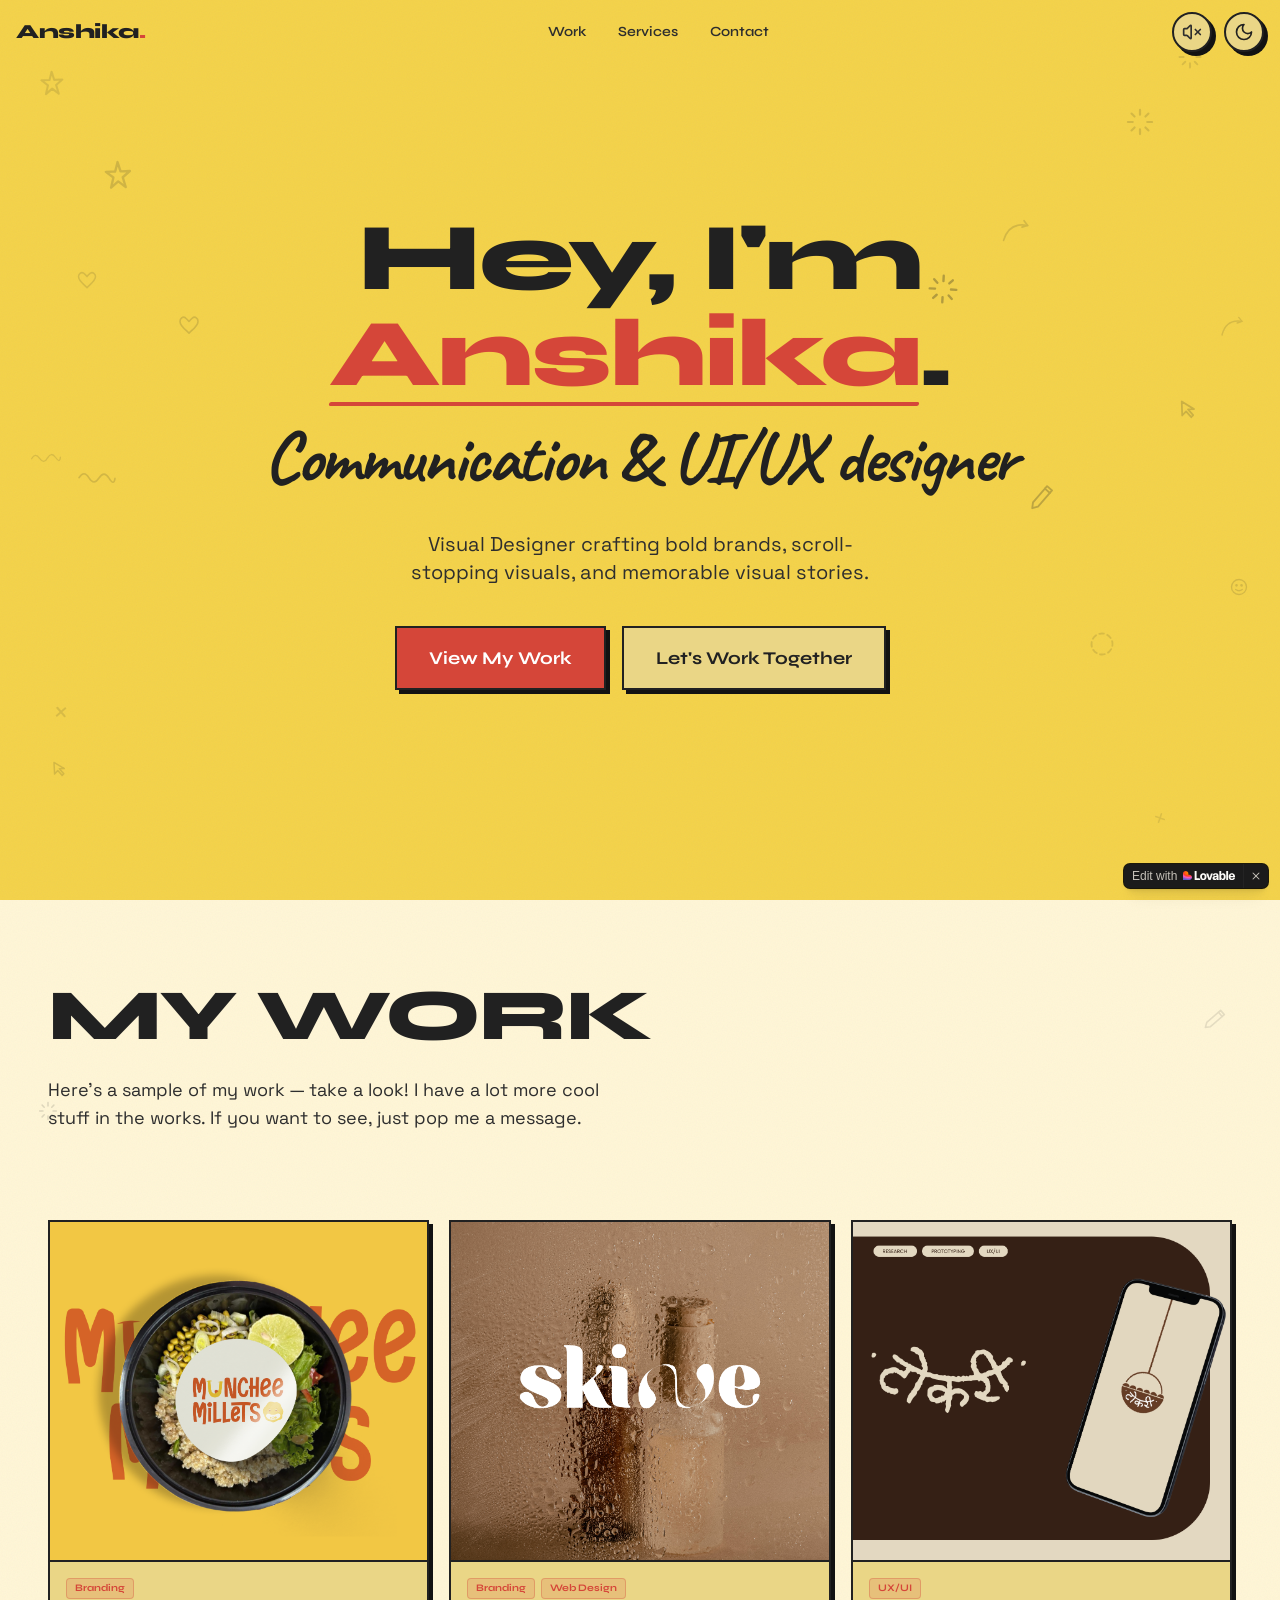
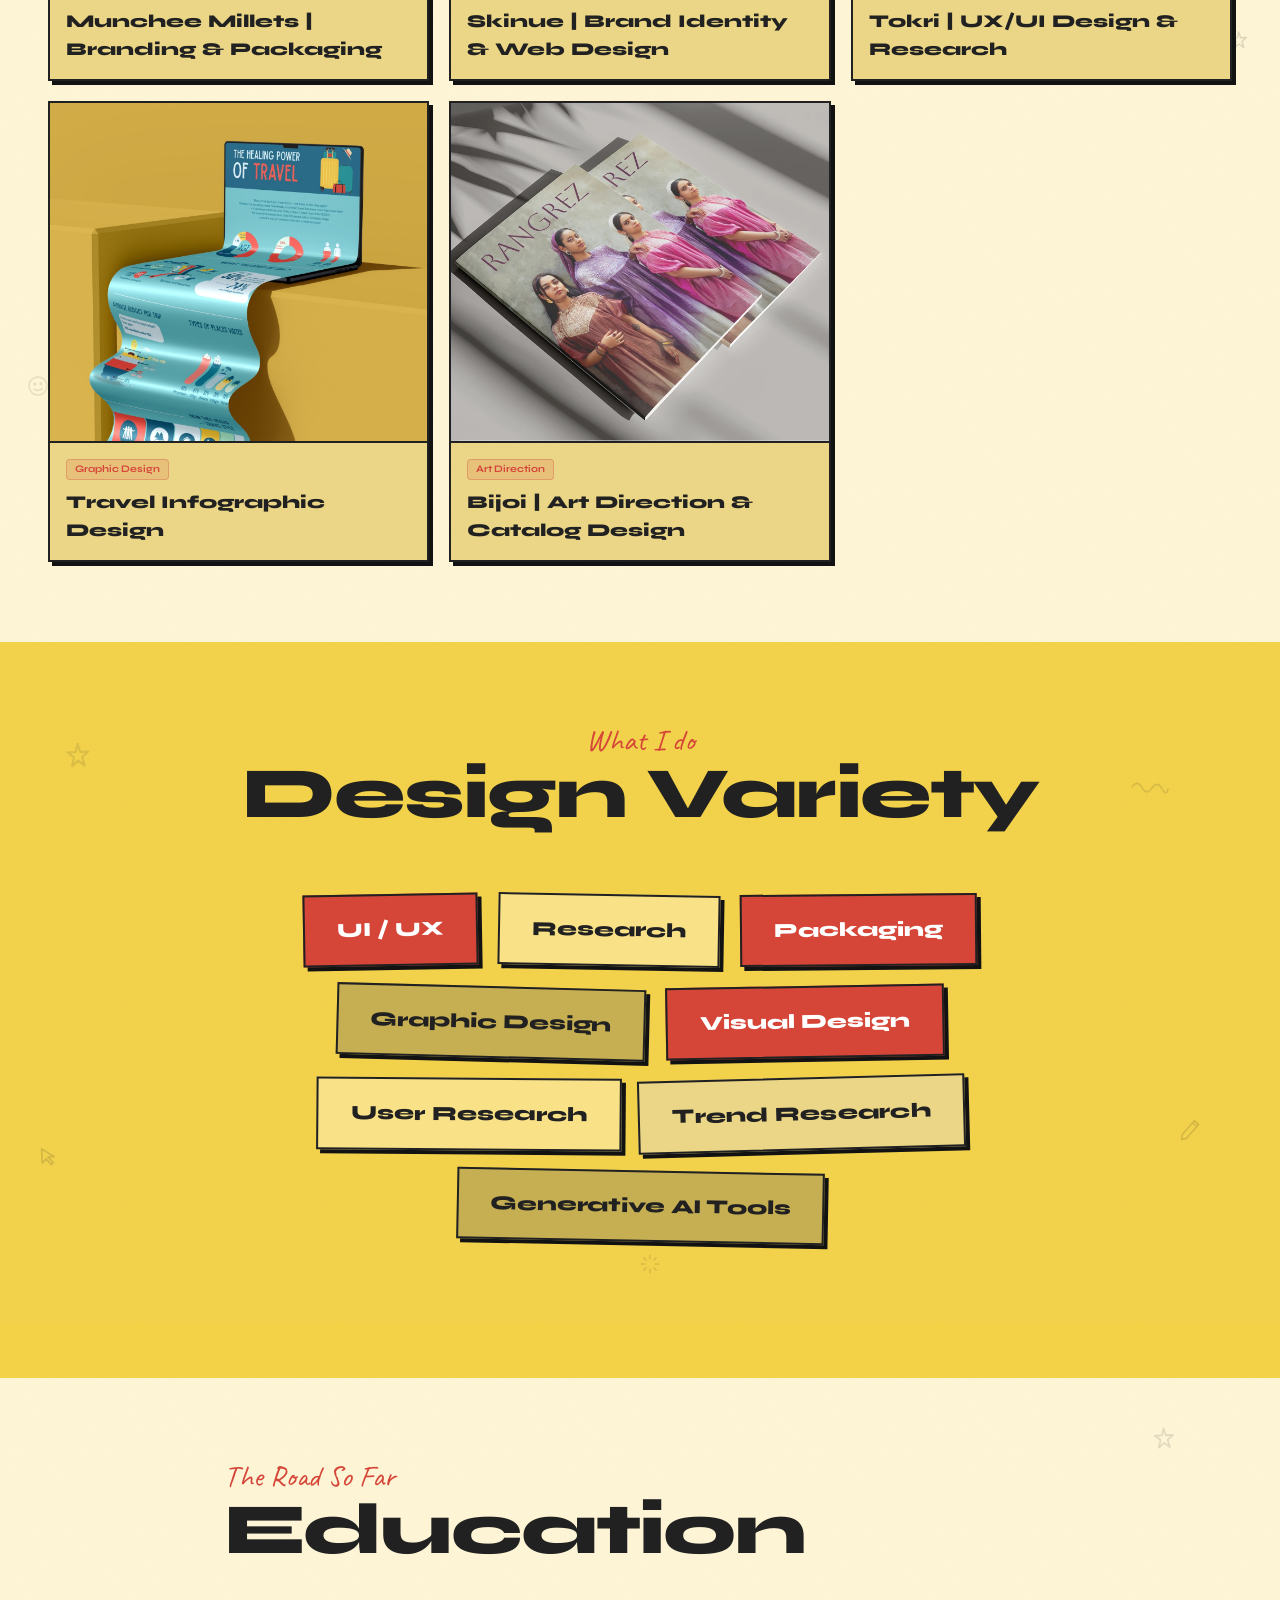
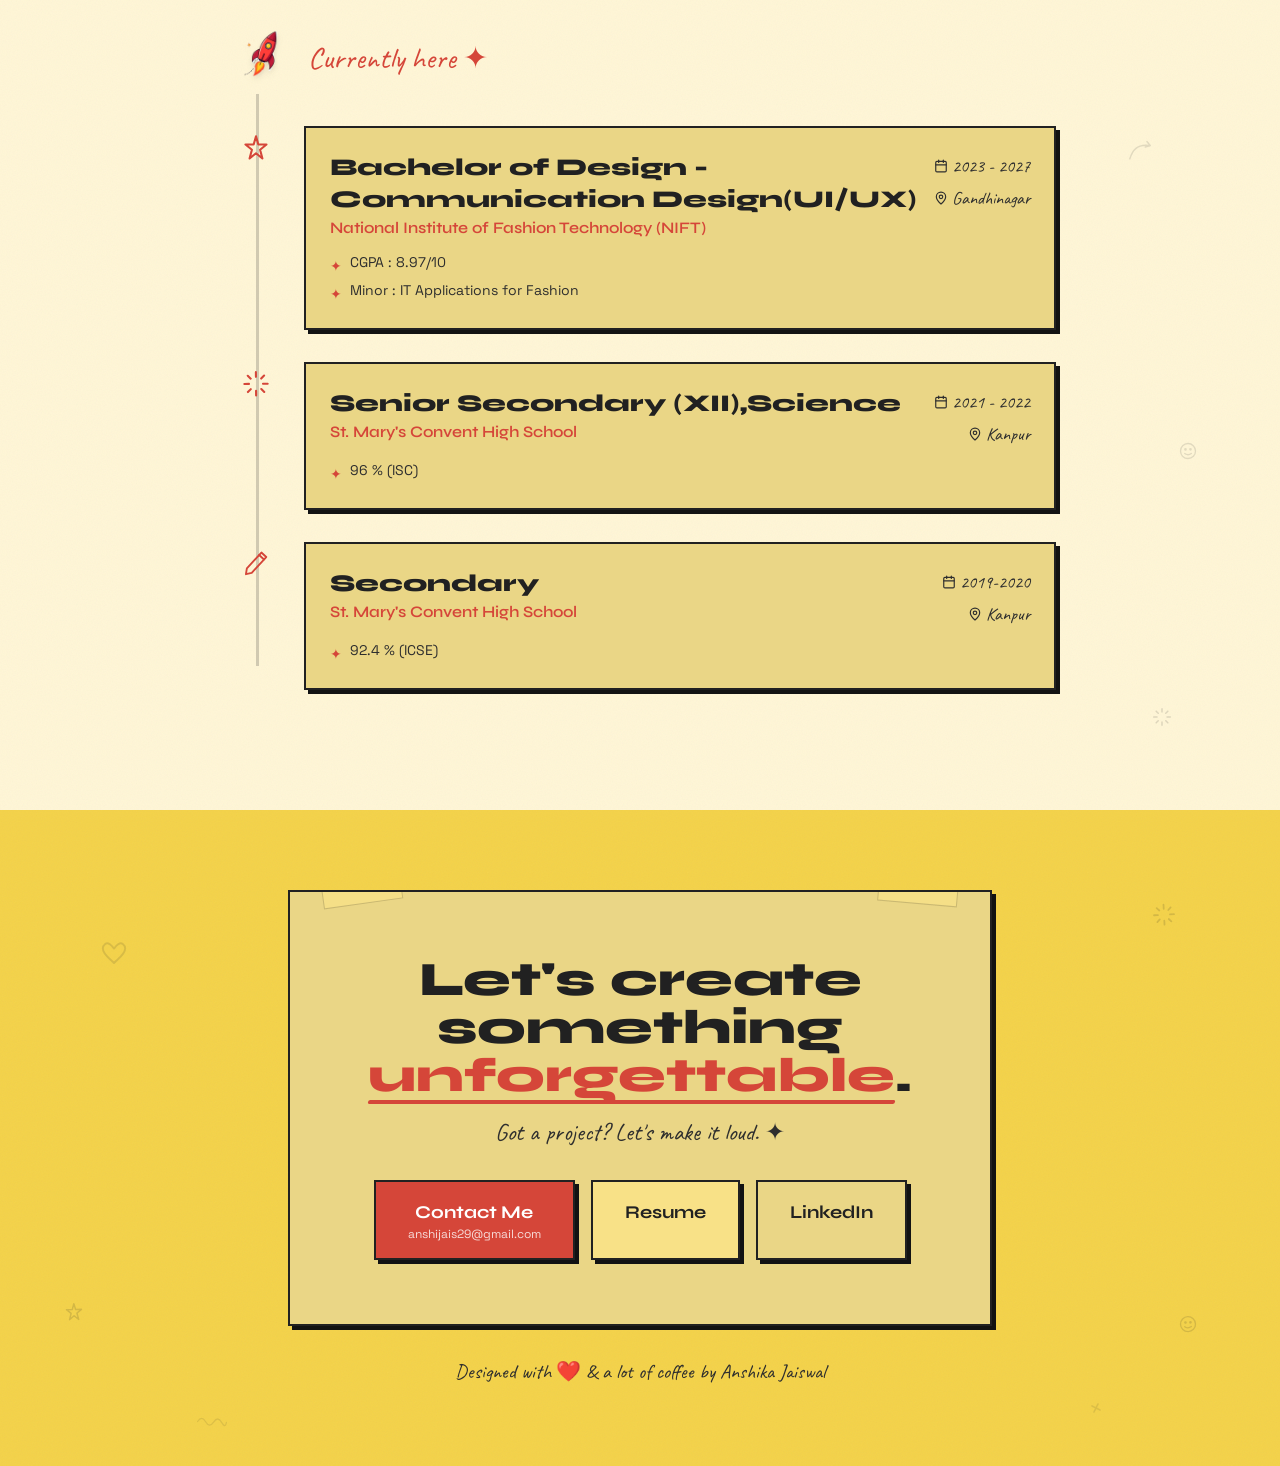
==== index.html @ bc2264a4 "Add files via upload" ====
<!DOCTYPE html>
<html lang="en">
  <head>
    <meta charset="UTF-8">
    <meta name="viewport" content="width=device-width, initial-scale=1.0">
    <!-- TODO: Set the document title to the name of your application -->
    <title>Lovable App</title>
    <meta name="description" content="Lovable Generated Project">
    <meta name="author" content="Lovable">

    <!-- TODO: Update og:title to match your application name -->
    
    
    <meta property="og:type" content="website">
    <meta property="og:image" content="https://pub-bb2e103a32db4e198524a2e9ed8f35b4.r2.dev/45eee9de-aa5a-40c8-847f-38ac179626b9/id-preview-2b4f5983--4422e4b2-f0b3-4989-88e8-ac1659405c4a.lovable.app-1773000697156.png">

    <meta name="twitter:card" content="summary_large_image">
    <meta name="twitter:site" content="@Lovable">
    <meta name="twitter:image" content="https://pub-bb2e103a32db4e198524a2e9ed8f35b4.r2.dev/45eee9de-aa5a-40c8-847f-38ac179626b9/id-preview-2b4f5983--4422e4b2-f0b3-4989-88e8-ac1659405c4a.lovable.app-1773000697156.png">
    <meta property="og:title" content="Lovable App">
  <meta name="twitter:title" content="Lovable App">
  <meta property="og:description" content="Lovable Generated Project">
  <meta name="twitter:description" content="Lovable Generated Project">
  <script type="module" crossorigin src="js/index-B4JNNmB6.js"></script>
  <link rel="stylesheet" crossorigin href="css/index-BO-ngu4e.css">

<style>
	@font-face {
		font-family: 'CameraPlainVariable';
		src: url('https://cdn.gpteng.co/mcp-widgets/v1/fonts/CameraPlainVariable.woff2') format('woff2');
		font-weight: 100 900;
		font-style: normal;
		font-display: swap;
	}

	#lovable-badge {
		--badge-bg: #1b1b1b;
		--badge-text: #c5c1b9;
		--badge-text-hover: #dcdad5;
		--badge-radius: 6px;
		--badge-padding: 8px;
		--badge-gap: 6px;
		--badge-shadow: 
			0 0 0 1px rgba(0, 0, 0, 0.88),
			0 1px 0 0 rgba(0, 0, 0, 0.04),
			0 2px 2px -1px rgba(0, 0, 0, 0.08),
			0 4px 4px -2px rgba(0, 0, 0, 0.08),
			0 8px 8px -4px rgba(0, 0, 0, 0.08),
			0 16px 16px -8px rgba(0, 0, 0, 0.08);
		--badge-transition-duration: 0.2s;
		--badge-transition-easing: cubic-bezier(0.16, 1, 0.32, 1);
		--focus-color: #575ECF;
		--focus-offset: 2px;
		--focus-width: 2px;
		
		position: fixed;
		bottom: 12px;
		right: 12px;
		height: 24px;
		display: flex;
		align-items: center;
		z-index: 1000000;
		background-color: var(--badge-bg);
		color: var(--badge-text);
		border-radius: var(--badge-radius);
		box-shadow: var(--badge-shadow);
		font-size: 12px;
		font-family: CameraPlainVariable, "CameraPlainVariable Fallback", -apple-system, BlinkMacSystemFont, 'Segoe UI', Roboto, sans-serif;
		font-weight: 400 !important;
		text-transform: none !important;
		font-feature-settings: normal !important;
		transform: translateZ(0);
		will-change: transform, opacity;
	}

	#lovable-badge-cta {
		display: flex;
		align-items: center;
		gap: var(--badge-gap);
		padding: 0 var(--badge-padding);
		height: 100%;
		color: inherit;
		text-decoration: none;
		white-space: nowrap;
		border-radius: var(--badge-radius) 0 0 var(--badge-radius);
		transition: 
			background-color var(--badge-transition-duration) ease,
			color var(--badge-transition-duration) ease,
			transform 0.1s ease;
	}

	#lovable-badge-cta:hover {
		background: rgba(255, 255, 255, 0.04);
		color: var(--badge-text-hover);
	}

	#lovable-badge-cta:active {
		transform: scale(0.98);
	}

	#lovable-badge-cta:focus {
		outline: none;
	}

	#lovable-badge-cta:focus-visible {
		outline: var(--focus-width) solid var(--focus-color);
		outline-offset: var(--focus-offset);
		z-index: 1;
	}

	#lovable-badge-text {
		line-height: 1;
	}

	#lovable-badge-divider {
		width: 1px;
		height: 24px;
		background-color: rgba(255, 255, 255, 0.04);
		flex-shrink: 0;
	}

	#lovable-badge-close {
		width: 24px;
		height: 24px;
		min-width: 24px;
		min-height: 24px;
		cursor: pointer;
		background: none;
		border: none;
		padding: 0;
		display: flex;
		align-items: center;
		justify-content: center;
		border-radius: 0 var(--badge-radius) var(--badge-radius) 0;
		flex-shrink: 0;
		transition: 
			background-color var(--badge-transition-duration) ease,
			transform 0.1s ease;
	}

	#lovable-badge-close:hover {
		background: rgba(255, 255, 255, 0.04);
	}

	#lovable-badge-close:active {
		transform: scale(0.92);
	}

	#lovable-badge-close:focus {
		outline: none;
	}

	#lovable-badge-close:focus-visible {
		outline: var(--focus-width) solid var(--focus-color);
		outline-offset: calc(var(--focus-offset) * -1);
		z-index: 1;
	}

	#lovable-badge-close svg path {
		fill: var(--badge-text);
		transition: fill var(--badge-transition-duration) ease;
	}

	#lovable-badge-close:hover svg path {
		fill: var(--badge-text-hover);
	}

	@media (prefers-reduced-motion: reduce) {
		#lovable-badge-cta,
		#lovable-badge-close,
		#lovable-badge-close svg path {
			transition: none;
		}
		
		#lovable-badge-cta:active,
		#lovable-badge-close:active {
			transform: none;
		}
	}

	@media (prefers-contrast: high) {
		#lovable-badge {
			--badge-bg: #000;
			--badge-text: #fff;
			--badge-text-hover: #fff;
			border: 2px solid currentColor;
		}
		
		#lovable-badge-cta:focus-visible,
		#lovable-badge-close:focus-visible {
			outline-width: 3px;
		}
	}
</style>
<script defer src="js/~flock.js" data-proxy-url="/~api/analytics"></script></head>

  <body>
    <div id="root"></div>
  
<aside id="lovable-badge" role="complementary" dir="ltr" lang="en" aria-label="Edit with Lovable">
	<a id="lovable-badge-cta" target="_blank" href="https://lovable.dev/projects/4422e4b2-f0b3-4989-88e8-ac1659405c4a?utm_source=lovable-badge" rel="noopener nofollow" aria-label="Edit with Lovable">
		<span id="lovable-badge-text">Edit with</span>
		<svg xmlns="http://www.w3.org/2000/svg" width="52" height="16" fill="none" viewbox="0 0 52 16">
  <path fill="#FCFBF8" fill-rule="evenodd" d="M20.318 5.25c.643 0 1.206.14 1.69.418a2.81 2.81 0 0 1 1.118 1.191c.266.513.4 1.115.4 1.807s-.134 1.296-.4 1.812a2.81 2.81 0 0 1-1.118 1.193c-.484.278-1.047.418-1.69.418s-1.208-.14-1.695-.418a2.85 2.85 0 0 1-1.125-1.193c-.262-.516-.393-1.12-.393-1.812s.131-1.294.393-1.807a2.848 2.848 0 0 1 1.125-1.191c.487-.279 1.052-.418 1.695-.418Zm0 1.425c-.27 0-.504.076-.7.228-.193.147-.34.37-.443.67-.102.295-.153.66-.153 1.093 0 .435.05.801.153 1.1.102.3.25.524.443.676.196.147.43.22.7.22.27 0 .502-.073.694-.22.193-.152.341-.375.443-.67.103-.299.153-.667.153-1.106 0-.65-.112-1.145-.337-1.481a1.08 1.08 0 0 0-.953-.51ZM32.7 5.25c.61 0 1.127.1 1.549.3.422.197.74.48.953.849.217.368.325.809.325 1.32v2.704c0 .29.02.562.062.812.044.245.108.4.19.466V12h-1.935a5.895 5.895 0 0 1-.105-.684 7.745 7.745 0 0 1-.02-.228 2.293 2.293 0 0 1-.151.203c-.205.242-.47.437-.793.584-.32.143-.685.215-1.094.215-.406 0-.77-.08-1.094-.24a1.845 1.845 0 0 1-.756-.682 1.984 1.984 0 0 1-.27-1.045c0-.606.178-1.069.535-1.388.356-.324.87-.534 1.542-.633l1.125-.16c.225-.032.403-.074.534-.123a.622.622 0 0 0 .288-.196.549.549 0 0 0 .093-.327.65.65 0 0 0-.11-.367.702.702 0 0 0-.32-.27c-.14-.07-.31-.105-.51-.105-.32 0-.576.083-.768.251-.193.164-.298.39-.314.676h-1.923c.016-.434.147-.82.393-1.155.25-.34.596-.604 1.039-.792.442-.189.954-.283 1.535-.283Zm.99 3.498a.98.98 0 0 1-.215.14 2.49 2.49 0 0 1-.584.178l-.473.092c-.315.061-.553.156-.713.283-.155.127-.233.305-.233.534 0 .23.084.412.252.547.168.135.383.203.645.203s.494-.058.694-.173c.201-.118.355-.282.461-.49.11-.21.166-.448.166-.714v-.6Zm4.526-2.375c.065-.125.138-.243.221-.349.197-.25.437-.44.719-.571.282-.135.6-.203.952-.203.528 0 .988.138 1.377.412.389.275.688.67.896 1.186.21.512.314 1.12.314 1.824 0 .7-.107 1.309-.32 1.825-.213.512-.518.906-.915 1.18-.393.275-.854.412-1.383.412-.352 0-.667-.062-.946-.184a1.832 1.832 0 0 1-.7-.554 2.2 2.2 0 0 1-.234-.383V12h-1.843V3h1.862v3.373Zm1.284.296c-.274 0-.51.085-.707.253-.192.163-.338.397-.436.7a3.376 3.376 0 0 0-.148 1.05c0 .406.05.759.148 1.058.098.299.243.53.436.694.197.164.433.246.707.246.279 0 .512-.082.7-.246.193-.164.336-.395.43-.694.099-.3.148-.652.148-1.058 0-.405-.05-.757-.147-1.056-.095-.299-.238-.53-.43-.694a1.015 1.015 0 0 0-.7-.253Zm9.416-1.419c.602 0 1.136.131 1.604.393.466.262.829.643 1.086 1.143.263.5.394 1.097.394 1.794 0 .25-.002.449-.006.596H47.51c.018.288.071.538.164.75a1.3 1.3 0 0 0 .491.596c.214.13.465.196.757.196.319 0 .583-.082.792-.246.209-.167.34-.403.393-.706h1.862a2.48 2.48 0 0 1-.485 1.235 2.54 2.54 0 0 1-1.051.805c-.439.188-.949.283-1.53.283-.655 0-1.225-.125-1.708-.375a2.672 2.672 0 0 1-1.13-1.143c-.267-.508-.4-1.137-.4-1.887 0-.712.14-1.327.418-1.843a2.86 2.86 0 0 1 1.155-1.186c.491-.27 1.051-.405 1.678-.405Zm-.044 1.345c-.274 0-.516.068-.725.203a1.29 1.29 0 0 0-.479.59 2.045 2.045 0 0 0-.132.498h2.562a1.873 1.873 0 0 0-.138-.602 1.061 1.061 0 0 0-.418-.516 1.243 1.243 0 0 0-.67-.173Z" clip-rule="evenodd"></path>
  <path fill="#FCFBF8" d="m26.605 9.995 1.342-4.566h1.924L27.628 12h-2.07l-2.33-6.57h1.98l1.397 4.565Zm-13.013.143h2.256c1.632 0 1.421 1.837 1.418 1.861h-5.603V3h1.93v7.138Zm31.516 1.861h-1.862V3h1.862v8.999Z"></path>
  <path fill="url(#a)" fill-rule="evenodd" d="M2.7 3c1.492 0 2.7 1.192 2.7 2.663v1.012h.9c1.49 0 2.7 1.192 2.7 2.662S7.791 12 6.3 12H0V5.663C0 4.193 1.209 3 2.7 3Z" clip-rule="evenodd"></path>
  <defs>
    <radialgradient id="a" cx="0" cy="0" r="1" gradienttransform="matrix(-1.54236 7.07838 -10.231 -2.15602 4.627 5.022)" gradientunits="userSpaceOnUse">
      <stop offset=".106" stop-color="#FE7B02"></stop>
      <stop offset=".394" stop-color="#FE3F21"></stop>
      <stop offset=".608" stop-color="#F858BC"></stop>
      <stop offset=".929" stop-color="#575ECF"></stop>
    </radialgradient>
  </defs>
</svg>


	</a>
	
	<span id="lovable-badge-divider" aria-hidden="true"></span>
	
	<button id="lovable-badge-close" aria-label="Dismiss" title="Dismiss" type="button">
		<svg xmlns="http://www.w3.org/2000/svg" width="16" height="16" fill="none" viewbox="0 0 16 16" aria-hidden="true">
			<path d="M10.646 4.646a.5.5 0 1 1 .707.708L8.707 8l2.646 2.646a.5.5 0 1 1-.707.707L8 8.707l-2.646 2.646a.5.5 0 1 1-.708-.707L7.293 8 4.646 5.354a.5.5 0 1 1 .708-.708L8 7.293l2.646-2.647Z"></path>
		</svg>
	</button>
</aside>
<script>
	// Don't show the lovable-badge if the page is in an iframe or if it's being rendered by puppeteer (screenshot service)
	if (window.self !== window.top || navigator.userAgent.includes('puppeteer')) {
		// the page is in an iframe
		var badge = document.getElementById('lovable-badge');
		if (badge) {
			badge.style.display = 'none';
		}
	}

	// Add click event listener to close button with animation
	var closeButton = document.getElementById('lovable-badge-close');
	if (closeButton) {
		closeButton.addEventListener('click', function(event) {
			event.preventDefault();
			event.stopPropagation();
			var badge = document.getElementById('lovable-badge');
			if (badge) {
				badge.classList.add('closing');
				setTimeout(function() {
					if (badge) {
						badge.style.display = 'none';
					}
				}, 240);
			}
		});
	}
</script>

</body>
</html>
---- css/index-BO-ngu4e.css ----
@import"https://fonts.googleapis.com/css2?family=Space+Grotesk:wght@400;500;600;700&family=Caveat:wght@400;500;600;700&family=Syne:wght@400;500;600;700;800&display=swap";*,:before,:after{--tw-border-spacing-x: 0;--tw-border-spacing-y: 0;--tw-translate-x: 0;--tw-translate-y: 0;--tw-rotate: 0;--tw-skew-x: 0;--tw-skew-y: 0;--tw-scale-x: 1;--tw-scale-y: 1;--tw-pan-x: ;--tw-pan-y: ;--tw-pinch-zoom: ;--tw-scroll-snap-strictness: proximity;--tw-gradient-from-position: ;--tw-gradient-via-position: ;--tw-gradient-to-position: ;--tw-ordinal: ;--tw-slashed-zero: ;--tw-numeric-figure: ;--tw-numeric-spacing: ;--tw-numeric-fraction: ;--tw-ring-inset: ;--tw-ring-offset-width: 0px;--tw-ring-offset-color: #fff;--tw-ring-color: rgb(59 130 246 / .5);--tw-ring-offset-shadow: 0 0 #0000;--tw-ring-shadow: 0 0 #0000;--tw-shadow: 0 0 #0000;--tw-shadow-colored: 0 0 #0000;--tw-blur: ;--tw-brightness: ;--tw-contrast: ;--tw-grayscale: ;--tw-hue-rotate: ;--tw-invert: ;--tw-saturate: ;--tw-sepia: ;--tw-drop-shadow: ;--tw-backdrop-blur: ;--tw-backdrop-brightness: ;--tw-backdrop-contrast: ;--tw-backdrop-grayscale: ;--tw-backdrop-hue-rotate: ;--tw-backdrop-invert: ;--tw-backdrop-opacity: ;--tw-backdrop-saturate: ;--tw-backdrop-sepia: ;--tw-contain-size: ;--tw-contain-layout: ;--tw-contain-paint: ;--tw-contain-style: }::backdrop{--tw-border-spacing-x: 0;--tw-border-spacing-y: 0;--tw-translate-x: 0;--tw-translate-y: 0;--tw-rotate: 0;--tw-skew-x: 0;--tw-skew-y: 0;--tw-scale-x: 1;--tw-scale-y: 1;--tw-pan-x: ;--tw-pan-y: ;--tw-pinch-zoom: ;--tw-scroll-snap-strictness: proximity;--tw-gradient-from-position: ;--tw-gradient-via-position: ;--tw-gradient-to-position: ;--tw-ordinal: ;--tw-slashed-zero: ;--tw-numeric-figure: ;--tw-numeric-spacing: ;--tw-numeric-fraction: ;--tw-ring-inset: ;--tw-ring-offset-width: 0px;--tw-ring-offset-color: #fff;--tw-ring-color: rgb(59 130 246 / .5);--tw-ring-offset-shadow: 0 0 #0000;--tw-ring-shadow: 0 0 #0000;--tw-shadow: 0 0 #0000;--tw-shadow-colored: 0 0 #0000;--tw-blur: ;--tw-brightness: ;--tw-contrast: ;--tw-grayscale: ;--tw-hue-rotate: ;--tw-invert: ;--tw-saturate: ;--tw-sepia: ;--tw-drop-shadow: ;--tw-backdrop-blur: ;--tw-backdrop-brightness: ;--tw-backdrop-contrast: ;--tw-backdrop-grayscale: ;--tw-backdrop-hue-rotate: ;--tw-backdrop-invert: ;--tw-backdrop-opacity: ;--tw-backdrop-saturate: ;--tw-backdrop-sepia: ;--tw-contain-size: ;--tw-contain-layout: ;--tw-contain-paint: ;--tw-contain-style: }*,:before,:after{box-sizing:border-box;border-width:0;border-style:solid;border-color:#e5e7eb}:before,:after{--tw-content: ""}html,:host{line-height:1.5;-webkit-text-size-adjust:100%;-moz-tab-size:4;-o-tab-size:4;tab-size:4;font-family:ui-sans-serif,system-ui,sans-serif,"Apple Color Emoji","Segoe UI Emoji",Segoe UI Symbol,"Noto Color Emoji";font-feature-settings:normal;font-variation-settings:normal;-webkit-tap-highlight-color:transparent}body{margin:0;line-height:inherit}hr{height:0;color:inherit;border-top-width:1px}abbr:where([title]){-webkit-text-decoration:underline dotted;text-decoration:underline dotted}h1,h2,h3,h4,h5,h6{font-size:inherit;font-weight:inherit}a{color:inherit;text-decoration:inherit}b,strong{font-weight:bolder}code,kbd,samp,pre{font-family:ui-monospace,SFMono-Regular,Menlo,Monaco,Consolas,Liberation Mono,Courier New,monospace;font-feature-settings:normal;font-variation-settings:normal;font-size:1em}small{font-size:80%}sub,sup{font-size:75%;line-height:0;position:relative;vertical-align:baseline}sub{bottom:-.25em}sup{top:-.5em}table{text-indent:0;border-color:inherit;border-collapse:collapse}button,input,optgroup,select,textarea{font-family:inherit;font-feature-settings:inherit;font-variation-settings:inherit;font-size:100%;font-weight:inherit;line-height:inherit;letter-spacing:inherit;color:inherit;margin:0;padding:0}button,select{text-transform:none}button,input:where([type=button]),input:where([type=reset]),input:where([type=submit]){-webkit-appearance:button;background-color:transparent;background-image:none}:-moz-focusring{outline:auto}:-moz-ui-invalid{box-shadow:none}progress{vertical-align:baseline}::-webkit-inner-spin-button,::-webkit-outer-spin-button{height:auto}[type=search]{-webkit-appearance:textfield;outline-offset:-2px}::-webkit-search-decoration{-webkit-appearance:none}::-webkit-file-upload-button{-webkit-appearance:button;font:inherit}summary{display:list-item}blockquote,dl,dd,h1,h2,h3,h4,h5,h6,hr,figure,p,pre{margin:0}fieldset{margin:0;padding:0}legend{padding:0}ol,ul,menu{list-style:none;margin:0;padding:0}dialog{padding:0}textarea{resize:vertical}input::-moz-placeholder,textarea::-moz-placeholder{opacity:1;color:#9ca3af}input::placeholder,textarea::placeholder{opacity:1;color:#9ca3af}button,[role=button]{cursor:pointer}:disabled{cursor:default}img,svg,video,canvas,audio,iframe,embed,object{display:block;vertical-align:middle}img,video{max-width:100%;height:auto}[hidden]:where(:not([hidden=until-found])){display:none}:root{--background: 48 89% 62%;--foreground: 0 0% 13%;--card: 48 70% 72%;--card-foreground: 0 0% 13%;--popover: 48 89% 62%;--popover-foreground: 0 0% 13%;--primary: 5 65% 53%;--primary-foreground: 0 0% 100%;--secondary: 48 89% 75%;--secondary-foreground: 0 0% 13%;--muted: 48 50% 55%;--muted-foreground: 0 0% 18%;--accent: 5 65% 53%;--accent-foreground: 0 0% 100%;--destructive: 0 84.2% 60.2%;--destructive-foreground: 210 40% 98%;--border: 0 0% 15%;--input: 48 50% 55%;--ring: 5 65% 53%;--radius: .5rem;--background-alt: 47 100% 92%;--font-display: "Syne", sans-serif;--font-body: "Space Grotesk", sans-serif;--font-handwritten: "Caveat", cursive;--shadow-card: 4px 4px 0px hsl(0 0% 7%);--shadow-card-hover: 8px 8px 0px hsl(0 0% 7%);--paper-texture: url("data:image/svg+xml,%3Csvg xmlns='http://www.w3.org/2000/svg' width='100' height='100'%3E%3Cfilter id='n'%3E%3CfeTurbulence type='fractalNoise' baseFrequency='0.8' numOctaves='4' stitchTiles='stitch'/%3E%3C/filter%3E%3Crect width='100' height='100' filter='url(%23n)' opacity='0.05'/%3E%3C/svg%3E");--sidebar-background: 0 0% 98%;--sidebar-foreground: 240 5.3% 26.1%;--sidebar-primary: 240 5.9% 10%;--sidebar-primary-foreground: 0 0% 98%;--sidebar-accent: 240 4.8% 95.9%;--sidebar-accent-foreground: 240 5.9% 10%;--sidebar-border: 220 13% 91%;--sidebar-ring: 217.2 91.2% 59.8%}.\!dark{--background: 0 0% 7% !important;--foreground: 48 89% 90% !important;--card: 0 0% 12% !important;--card-foreground: 48 89% 90% !important;--popover: 0 0% 12% !important;--popover-foreground: 48 89% 90% !important;--primary: 5 65% 53% !important;--primary-foreground: 0 0% 100% !important;--secondary: 0 0% 18% !important;--secondary-foreground: 48 89% 90% !important;--muted: 0 0% 20% !important;--muted-foreground: 48 30% 60% !important;--accent: 48 89% 62% !important;--accent-foreground: 0 0% 7% !important;--border: 48 30% 30% !important;--input: 0 0% 20% !important;--ring: 5 65% 53% !important;--background-alt: 0 0% 10% !important;--shadow-card: 4px 4px 0px hsl(48 89% 62% / .3) !important;--shadow-card-hover: 8px 8px 0px hsl(48 89% 62% / .4) !important}.dark{--background: 0 0% 7%;--foreground: 48 89% 90%;--card: 0 0% 12%;--card-foreground: 48 89% 90%;--popover: 0 0% 12%;--popover-foreground: 48 89% 90%;--primary: 5 65% 53%;--primary-foreground: 0 0% 100%;--secondary: 0 0% 18%;--secondary-foreground: 48 89% 90%;--muted: 0 0% 20%;--muted-foreground: 48 30% 60%;--accent: 48 89% 62%;--accent-foreground: 0 0% 7%;--border: 48 30% 30%;--input: 0 0% 20%;--ring: 5 65% 53%;--background-alt: 0 0% 10%;--shadow-card: 4px 4px 0px hsl(48 89% 62% / .3);--shadow-card-hover: 8px 8px 0px hsl(48 89% 62% / .4)}*{border-color:hsl(var(--border))}body{background-color:hsl(var(--background));color:hsl(var(--foreground));font-family:var(--font-body)}h1,h2,h3,h4,h5,h6{font-family:var(--font-display)}.container{width:100%;margin-right:auto;margin-left:auto;padding-right:2rem;padding-left:2rem}@media (min-width: 1400px){.container{max-width:1400px}}.sr-only{position:absolute;width:1px;height:1px;padding:0;margin:-1px;overflow:hidden;clip:rect(0,0,0,0);white-space:nowrap;border-width:0}.pointer-events-none{pointer-events:none}.pointer-events-auto{pointer-events:auto}.visible{visibility:visible}.invisible{visibility:hidden}.fixed{position:fixed}.absolute{position:absolute}.relative{position:relative}.sticky{position:sticky}.inset-0{top:0;right:0;bottom:0;left:0}.inset-x-0{left:0;right:0}.inset-y-0{top:0;bottom:0}.-bottom-12{bottom:-3rem}.-bottom-2{bottom:-.5rem}.-left-12{left:-3rem}.-right-12{right:-3rem}.-right-4{right:-1rem}.-right-6{right:-1.5rem}.-top-12{top:-3rem}.-top-2{top:-.5rem}.-top-5{top:-1.25rem}.bottom-0{bottom:0}.bottom-16{bottom:4rem}.left-0{left:0}.left-1{left:.25rem}.left-1\/2{left:50%}.left-2{left:.5rem}.left-5{left:1.25rem}.left-6{left:1.5rem}.left-\[50\%\]{left:50%}.left-\[6px\]{left:6px}.right-0{right:0}.right-1{right:.25rem}.right-2{right:.5rem}.right-3{right:.75rem}.right-4{right:1rem}.right-6{right:1.5rem}.top-0{top:0}.top-1\.5{top:.375rem}.top-1\/2{top:50%}.top-16{top:4rem}.top-2{top:.5rem}.top-3\.5{top:.875rem}.top-4{top:1rem}.top-\[1px\]{top:1px}.top-\[50\%\]{top:50%}.top-\[60\%\]{top:60%}.top-full{top:100%}.-z-10{z-index:-10}.z-0{z-index:0}.z-10{z-index:10}.z-20{z-index:20}.z-50{z-index:50}.z-\[100\]{z-index:100}.z-\[1\]{z-index:1}.order-2{order:2}.-mx-1{margin-left:-.25rem;margin-right:-.25rem}.mx-2{margin-left:.5rem;margin-right:.5rem}.mx-3\.5{margin-left:.875rem;margin-right:.875rem}.mx-auto{margin-left:auto;margin-right:auto}.my-0\.5{margin-top:.125rem;margin-bottom:.125rem}.my-1{margin-top:.25rem;margin-bottom:.25rem}.-ml-4{margin-left:-1rem}.-mt-4{margin-top:-1rem}.mb-1{margin-bottom:.25rem}.mb-10{margin-bottom:2.5rem}.mb-16{margin-bottom:4rem}.mb-2{margin-bottom:.5rem}.mb-3{margin-bottom:.75rem}.mb-4{margin-bottom:1rem}.mb-6{margin-bottom:1.5rem}.mb-8{margin-bottom:2rem}.mb-\[18px\]{margin-bottom:18px}.ml-1{margin-left:.25rem}.ml-auto{margin-left:auto}.mr-2{margin-right:.5rem}.mt-0\.5{margin-top:.125rem}.mt-1{margin-top:.25rem}.mt-1\.5{margin-top:.375rem}.mt-2{margin-top:.5rem}.mt-24{margin-top:6rem}.mt-3{margin-top:.75rem}.mt-4{margin-top:1rem}.mt-6{margin-top:1.5rem}.mt-8{margin-top:2rem}.mt-auto{margin-top:auto}.line-clamp-2{overflow:hidden;display:-webkit-box;-webkit-box-orient:vertical;-webkit-line-clamp:2}.block{display:block}.inline-block{display:inline-block}.inline{display:inline}.flex{display:flex}.inline-flex{display:inline-flex}.table{display:table}.grid{display:grid}.hidden{display:none}.aspect-\[16\/9\]{aspect-ratio:16/9}.aspect-square{aspect-ratio:1 / 1}.aspect-video{aspect-ratio:16 / 9}.size-4{width:1rem;height:1rem}.h-1\.5{height:.375rem}.h-10{height:2.5rem}.h-11{height:2.75rem}.h-12{height:3rem}.h-16{height:4rem}.h-2{height:.5rem}.h-2\.5{height:.625rem}.h-3{height:.75rem}.h-3\.5{height:.875rem}.h-4{height:1rem}.h-5{height:1.25rem}.h-6{height:1.5rem}.h-7{height:1.75rem}.h-8{height:2rem}.h-9{height:2.25rem}.h-\[1px\]{height:1px}.h-\[240px\]{height:240px}.h-\[var\(--radix-navigation-menu-viewport-height\)\]{height:var(--radix-navigation-menu-viewport-height)}.h-\[var\(--radix-select-trigger-height\)\]{height:var(--radix-select-trigger-height)}.h-auto{height:auto}.h-full{height:100%}.h-px{height:1px}.h-svh{height:100svh}.max-h-96{max-height:24rem}.max-h-\[300px\]{max-height:300px}.max-h-screen{max-height:100vh}.min-h-0{min-height:0px}.min-h-\[80px\]{min-height:80px}.min-h-screen{min-height:100vh}.min-h-svh{min-height:100svh}.w-0{width:0px}.w-1{width:.25rem}.w-10{width:2.5rem}.w-11{width:2.75rem}.w-12{width:3rem}.w-16{width:4rem}.w-2{width:.5rem}.w-2\.5{width:.625rem}.w-3{width:.75rem}.w-3\.5{width:.875rem}.w-3\/4{width:75%}.w-36{width:9rem}.w-4{width:1rem}.w-5{width:1.25rem}.w-6{width:1.5rem}.w-64{width:16rem}.w-7{width:1.75rem}.w-72{width:18rem}.w-8{width:2rem}.w-9{width:2.25rem}.w-\[--sidebar-width\]{width:var(--sidebar-width)}.w-\[100px\]{width:100px}.w-\[1px\]{width:1px}.w-\[3px\]{width:3px}.w-\[44px\]{width:44px}.w-auto{width:auto}.w-full{width:100%}.w-max{width:-moz-max-content;width:max-content}.w-px{width:1px}.min-w-0{min-width:0px}.min-w-5{min-width:1.25rem}.min-w-\[12rem\]{min-width:12rem}.min-w-\[8rem\]{min-width:8rem}.min-w-\[var\(--radix-select-trigger-width\)\]{min-width:var(--radix-select-trigger-width)}.max-w-2xl{max-width:42rem}.max-w-3xl{max-width:48rem}.max-w-4xl{max-width:56rem}.max-w-\[--skeleton-width\]{max-width:var(--skeleton-width)}.max-w-lg{max-width:32rem}.max-w-max{max-width:-moz-max-content;max-width:max-content}.max-w-xl{max-width:36rem}.flex-1{flex:1 1 0%}.shrink-0{flex-shrink:0}.grow{flex-grow:1}.grow-0{flex-grow:0}.basis-full{flex-basis:100%}.caption-bottom{caption-side:bottom}.border-collapse{border-collapse:collapse}.-translate-x-1\/2{--tw-translate-x: -50%;transform:translate(var(--tw-translate-x),var(--tw-translate-y)) rotate(var(--tw-rotate)) skew(var(--tw-skew-x)) skewY(var(--tw-skew-y)) scaleX(var(--tw-scale-x)) scaleY(var(--tw-scale-y))}.-translate-x-px{--tw-translate-x: -1px;transform:translate(var(--tw-translate-x),var(--tw-translate-y)) rotate(var(--tw-rotate)) skew(var(--tw-skew-x)) skewY(var(--tw-skew-y)) scaleX(var(--tw-scale-x)) scaleY(var(--tw-scale-y))}.-translate-y-1\/2{--tw-translate-y: -50%;transform:translate(var(--tw-translate-x),var(--tw-translate-y)) rotate(var(--tw-rotate)) skew(var(--tw-skew-x)) skewY(var(--tw-skew-y)) scaleX(var(--tw-scale-x)) scaleY(var(--tw-scale-y))}.translate-x-0\.5{--tw-translate-x: .125rem;transform:translate(var(--tw-translate-x),var(--tw-translate-y)) rotate(var(--tw-rotate)) skew(var(--tw-skew-x)) skewY(var(--tw-skew-y)) scaleX(var(--tw-scale-x)) scaleY(var(--tw-scale-y))}.translate-x-\[-50\%\]{--tw-translate-x: -50%;transform:translate(var(--tw-translate-x),var(--tw-translate-y)) rotate(var(--tw-rotate)) skew(var(--tw-skew-x)) skewY(var(--tw-skew-y)) scaleX(var(--tw-scale-x)) scaleY(var(--tw-scale-y))}.translate-x-px{--tw-translate-x: 1px;transform:translate(var(--tw-translate-x),var(--tw-translate-y)) rotate(var(--tw-rotate)) skew(var(--tw-skew-x)) skewY(var(--tw-skew-y)) scaleX(var(--tw-scale-x)) scaleY(var(--tw-scale-y))}.translate-y-0\.5{--tw-translate-y: .125rem;transform:translate(var(--tw-translate-x),var(--tw-translate-y)) rotate(var(--tw-rotate)) skew(var(--tw-skew-x)) skewY(var(--tw-skew-y)) scaleX(var(--tw-scale-x)) scaleY(var(--tw-scale-y))}.translate-y-\[-50\%\]{--tw-translate-y: -50%;transform:translate(var(--tw-translate-x),var(--tw-translate-y)) rotate(var(--tw-rotate)) skew(var(--tw-skew-x)) skewY(var(--tw-skew-y)) scaleX(var(--tw-scale-x)) scaleY(var(--tw-scale-y))}.rotate-45{--tw-rotate: 45deg;transform:translate(var(--tw-translate-x),var(--tw-translate-y)) rotate(var(--tw-rotate)) skew(var(--tw-skew-x)) skewY(var(--tw-skew-y)) scaleX(var(--tw-scale-x)) scaleY(var(--tw-scale-y))}.rotate-90{--tw-rotate: 90deg;transform:translate(var(--tw-translate-x),var(--tw-translate-y)) rotate(var(--tw-rotate)) skew(var(--tw-skew-x)) skewY(var(--tw-skew-y)) scaleX(var(--tw-scale-x)) scaleY(var(--tw-scale-y))}.rotate-\[-8deg\]{--tw-rotate: -8deg;transform:translate(var(--tw-translate-x),var(--tw-translate-y)) rotate(var(--tw-rotate)) skew(var(--tw-skew-x)) skewY(var(--tw-skew-y)) scaleX(var(--tw-scale-x)) scaleY(var(--tw-scale-y))}.rotate-\[5deg\]{--tw-rotate: 5deg;transform:translate(var(--tw-translate-x),var(--tw-translate-y)) rotate(var(--tw-rotate)) skew(var(--tw-skew-x)) skewY(var(--tw-skew-y)) scaleX(var(--tw-scale-x)) scaleY(var(--tw-scale-y))}.transform{transform:translate(var(--tw-translate-x),var(--tw-translate-y)) rotate(var(--tw-rotate)) skew(var(--tw-skew-x)) skewY(var(--tw-skew-y)) scaleX(var(--tw-scale-x)) scaleY(var(--tw-scale-y))}@keyframes pulse{50%{opacity:.5}}.animate-pulse{animation:pulse 2s cubic-bezier(.4,0,.6,1) infinite}.cursor-default{cursor:default}.cursor-pointer{cursor:pointer}.touch-none{touch-action:none}.select-none{-webkit-user-select:none;-moz-user-select:none;user-select:none}.scroll-mt-24{scroll-margin-top:6rem}.list-none{list-style-type:none}.columns-2{-moz-columns:2;columns:2}.break-inside-avoid{-moz-column-break-inside:avoid;break-inside:avoid}.grid-cols-1{grid-template-columns:repeat(1,minmax(0,1fr))}.flex-row{flex-direction:row}.flex-col{flex-direction:column}.flex-col-reverse{flex-direction:column-reverse}.flex-wrap{flex-wrap:wrap}.items-start{align-items:flex-start}.items-end{align-items:flex-end}.items-center{align-items:center}.items-stretch{align-items:stretch}.justify-center{justify-content:center}.justify-between{justify-content:space-between}.gap-1{gap:.25rem}.gap-1\.5{gap:.375rem}.gap-10{gap:2.5rem}.gap-12{gap:3rem}.gap-2{gap:.5rem}.gap-3{gap:.75rem}.gap-4{gap:1rem}.gap-8{gap:2rem}.gap-\[18px\]{gap:18px}.space-x-1>:not([hidden])~:not([hidden]){--tw-space-x-reverse: 0;margin-right:calc(.25rem * var(--tw-space-x-reverse));margin-left:calc(.25rem * calc(1 - var(--tw-space-x-reverse)))}.space-x-4>:not([hidden])~:not([hidden]){--tw-space-x-reverse: 0;margin-right:calc(1rem * var(--tw-space-x-reverse));margin-left:calc(1rem * calc(1 - var(--tw-space-x-reverse)))}.space-y-1>:not([hidden])~:not([hidden]){--tw-space-y-reverse: 0;margin-top:calc(.25rem * calc(1 - var(--tw-space-y-reverse)));margin-bottom:calc(.25rem * var(--tw-space-y-reverse))}.space-y-1\.5>:not([hidden])~:not([hidden]){--tw-space-y-reverse: 0;margin-top:calc(.375rem * calc(1 - var(--tw-space-y-reverse)));margin-bottom:calc(.375rem * var(--tw-space-y-reverse))}.space-y-2>:not([hidden])~:not([hidden]){--tw-space-y-reverse: 0;margin-top:calc(.5rem * calc(1 - var(--tw-space-y-reverse)));margin-bottom:calc(.5rem * var(--tw-space-y-reverse))}.space-y-4>:not([hidden])~:not([hidden]){--tw-space-y-reverse: 0;margin-top:calc(1rem * calc(1 - var(--tw-space-y-reverse)));margin-bottom:calc(1rem * var(--tw-space-y-reverse))}.space-y-5>:not([hidden])~:not([hidden]){--tw-space-y-reverse: 0;margin-top:calc(1.25rem * calc(1 - var(--tw-space-y-reverse)));margin-bottom:calc(1.25rem * var(--tw-space-y-reverse))}.space-y-8>:not([hidden])~:not([hidden]){--tw-space-y-reverse: 0;margin-top:calc(2rem * calc(1 - var(--tw-space-y-reverse)));margin-bottom:calc(2rem * var(--tw-space-y-reverse))}.overflow-auto{overflow:auto}.overflow-hidden{overflow:hidden}.overflow-y-auto{overflow-y:auto}.overflow-x-hidden{overflow-x:hidden}.truncate{overflow:hidden;text-overflow:ellipsis;white-space:nowrap}.whitespace-nowrap{white-space:nowrap}.break-words{overflow-wrap:break-word}.rounded-2xl{border-radius:1rem}.rounded-\[2px\]{border-radius:2px}.rounded-\[inherit\]{border-radius:inherit}.rounded-full{border-radius:9999px}.rounded-lg{border-radius:var(--radius)}.rounded-md{border-radius:calc(var(--radius) - 2px)}.rounded-sm{border-radius:calc(var(--radius) - 4px)}.rounded-t-\[10px\]{border-top-left-radius:10px;border-top-right-radius:10px}.rounded-tl-sm{border-top-left-radius:calc(var(--radius) - 4px)}.border{border-width:1px}.border-2{border-width:2px}.border-\[1\.5px\]{border-width:1.5px}.border-y{border-top-width:1px;border-bottom-width:1px}.border-b{border-bottom-width:1px}.border-b-2{border-bottom-width:2px}.border-l{border-left-width:1px}.border-r{border-right-width:1px}.border-t{border-top-width:1px}.border-t-2{border-top-width:2px}.border-dashed{border-style:dashed}.border-\[--color-border\]{border-color:var(--color-border)}.border-accent\/30{border-color:hsl(var(--accent) / .3)}.border-border\/50{border-color:hsl(var(--border) / .5)}.border-destructive{border-color:hsl(var(--destructive))}.border-destructive\/50{border-color:hsl(var(--destructive) / .5)}.border-foreground{border-color:hsl(var(--foreground))}.border-foreground\/10{border-color:hsl(var(--foreground) / .1)}.border-foreground\/15{border-color:hsl(var(--foreground) / .15)}.border-foreground\/20{border-color:hsl(var(--foreground) / .2)}.border-foreground\/25{border-color:hsl(var(--foreground) / .25)}.border-input{border-color:hsl(var(--input))}.border-primary{border-color:hsl(var(--primary))}.border-primary\/30{border-color:hsl(var(--primary) / .3)}.border-sidebar-border{border-color:hsl(var(--sidebar-border))}.border-transparent{border-color:transparent}.border-l-transparent{border-left-color:transparent}.border-t-transparent{border-top-color:transparent}.bg-\[--color-bg\]{background-color:var(--color-bg)}.bg-accent{background-color:hsl(var(--accent))}.bg-accent\/15{background-color:hsl(var(--accent) / .15)}.bg-background{background-color:hsl(var(--background))}.bg-background-alt{background-color:hsl(var(--background-alt))}.bg-background\/80{background-color:hsl(var(--background) / .8)}.bg-background\/85{background-color:hsl(var(--background) / .85)}.bg-background\/95{background-color:hsl(var(--background) / .95)}.bg-black\/80{background-color:#000c}.bg-border{background-color:hsl(var(--border))}.bg-card{background-color:hsl(var(--card))}.bg-card\/90{background-color:hsl(var(--card) / .9)}.bg-destructive{background-color:hsl(var(--destructive))}.bg-foreground{background-color:hsl(var(--foreground))}.bg-foreground\/20{background-color:hsl(var(--foreground) / .2)}.bg-muted{background-color:hsl(var(--muted))}.bg-muted\/30{background-color:hsl(var(--muted) / .3)}.bg-muted\/50{background-color:hsl(var(--muted) / .5)}.bg-muted\/55{background-color:hsl(var(--muted) / .55)}.bg-popover{background-color:hsl(var(--popover))}.bg-primary{background-color:hsl(var(--primary))}.bg-primary\/10{background-color:hsl(var(--primary) / .1)}.bg-primary\/15{background-color:hsl(var(--primary) / .15)}.bg-secondary{background-color:hsl(var(--secondary))}.bg-secondary\/60{background-color:hsl(var(--secondary) / .6)}.bg-secondary\/80{background-color:hsl(var(--secondary) / .8)}.bg-sidebar{background-color:hsl(var(--sidebar-background))}.bg-sidebar-border{background-color:hsl(var(--sidebar-border))}.bg-transparent{background-color:transparent}.fill-current{fill:currentColor}.object-contain{-o-object-fit:contain;object-fit:contain}.object-cover{-o-object-fit:cover;object-fit:cover}.p-0{padding:0}.p-1{padding:.25rem}.p-2{padding:.5rem}.p-3{padding:.75rem}.p-4{padding:1rem}.p-5{padding:1.25rem}.p-6{padding:1.5rem}.p-\[1px\]{padding:1px}.px-1{padding-left:.25rem;padding-right:.25rem}.px-2{padding-left:.5rem;padding-right:.5rem}.px-2\.5{padding-left:.625rem;padding-right:.625rem}.px-3{padding-left:.75rem;padding-right:.75rem}.px-4{padding-left:1rem;padding-right:1rem}.px-5{padding-left:1.25rem;padding-right:1.25rem}.px-6{padding-left:1.5rem;padding-right:1.5rem}.px-8{padding-left:2rem;padding-right:2rem}.py-0\.5{padding-top:.125rem;padding-bottom:.125rem}.py-1{padding-top:.25rem;padding-bottom:.25rem}.py-1\.5{padding-top:.375rem;padding-bottom:.375rem}.py-12{padding-top:3rem;padding-bottom:3rem}.py-14{padding-top:3.5rem;padding-bottom:3.5rem}.py-2{padding-top:.5rem;padding-bottom:.5rem}.py-2\.5{padding-top:.625rem;padding-bottom:.625rem}.py-20{padding-top:5rem;padding-bottom:5rem}.py-3{padding-top:.75rem;padding-bottom:.75rem}.py-4{padding-top:1rem;padding-bottom:1rem}.py-6{padding-top:1.5rem;padding-bottom:1.5rem}.pb-3{padding-bottom:.75rem}.pb-4{padding-bottom:1rem}.pl-14{padding-left:3.5rem}.pl-2\.5{padding-left:.625rem}.pl-4{padding-left:1rem}.pl-8{padding-left:2rem}.pr-2{padding-right:.5rem}.pr-2\.5{padding-right:.625rem}.pr-8{padding-right:2rem}.pt-0{padding-top:0}.pt-1{padding-top:.25rem}.pt-10{padding-top:2.5rem}.pt-3{padding-top:.75rem}.pt-4{padding-top:1rem}.text-left{text-align:left}.text-center{text-align:center}.align-middle{vertical-align:middle}.font-body{font-family:Space Grotesk,sans-serif}.font-display{font-family:Syne,sans-serif}.font-handwritten{font-family:Caveat,cursive}.font-mono{font-family:ui-monospace,SFMono-Regular,Menlo,Monaco,Consolas,Liberation Mono,Courier New,monospace}.text-2xl{font-size:1.5rem;line-height:2rem}.text-3xl{font-size:1.875rem;line-height:2.25rem}.text-4xl{font-size:2.25rem;line-height:2.5rem}.text-5xl{font-size:3rem;line-height:1}.text-\[0\.8rem\]{font-size:.8rem}.text-\[10px\]{font-size:10px}.text-base{font-size:1rem;line-height:1.5rem}.text-lg{font-size:1.125rem;line-height:1.75rem}.text-sm{font-size:.875rem;line-height:1.25rem}.text-xl{font-size:1.25rem;line-height:1.75rem}.text-xs{font-size:.75rem;line-height:1rem}.font-bold{font-weight:700}.font-extrabold{font-weight:800}.font-medium{font-weight:500}.font-normal{font-weight:400}.font-semibold{font-weight:600}.uppercase{text-transform:uppercase}.tabular-nums{--tw-numeric-spacing: tabular-nums;font-variant-numeric:var(--tw-ordinal) var(--tw-slashed-zero) var(--tw-numeric-figure) var(--tw-numeric-spacing) var(--tw-numeric-fraction)}.leading-\[0\.95\]{line-height:.95}.leading-none{line-height:1}.leading-relaxed{line-height:1.625}.leading-tight{line-height:1.25}.tracking-tight{letter-spacing:-.025em}.tracking-widest{letter-spacing:.1em}.text-accent{color:hsl(var(--accent))}.text-accent-foreground{color:hsl(var(--accent-foreground))}.text-card-foreground{color:hsl(var(--card-foreground))}.text-current{color:currentColor}.text-destructive{color:hsl(var(--destructive))}.text-destructive-foreground{color:hsl(var(--destructive-foreground))}.text-foreground{color:hsl(var(--foreground))}.text-foreground\/50{color:hsl(var(--foreground) / .5)}.text-muted-foreground{color:hsl(var(--muted-foreground))}.text-popover-foreground{color:hsl(var(--popover-foreground))}.text-primary{color:hsl(var(--primary))}.text-primary-foreground{color:hsl(var(--primary-foreground))}.text-secondary-foreground{color:hsl(var(--secondary-foreground))}.text-sidebar-foreground{color:hsl(var(--sidebar-foreground))}.text-sidebar-foreground\/70{color:hsl(var(--sidebar-foreground) / .7)}.underline{text-decoration-line:underline}.underline-offset-4{text-underline-offset:4px}.opacity-0{opacity:0}.opacity-25{opacity:.25}.opacity-30{opacity:.3}.opacity-50{opacity:.5}.opacity-60{opacity:.6}.opacity-70{opacity:.7}.opacity-80{opacity:.8}.opacity-90{opacity:.9}.shadow-\[0_0_0_1px_hsl\(var\(--sidebar-border\)\)\]{--tw-shadow: 0 0 0 1px hsl(var(--sidebar-border));--tw-shadow-colored: 0 0 0 1px var(--tw-shadow-color);box-shadow:var(--tw-ring-offset-shadow, 0 0 #0000),var(--tw-ring-shadow, 0 0 #0000),var(--tw-shadow)}.shadow-\[2px_2px_0px_hsl\(0_0\%_7\%\)\]{--tw-shadow: 2px 2px 0px hsl(0 0% 7%);--tw-shadow-colored: 2px 2px 0px var(--tw-shadow-color);box-shadow:var(--tw-ring-offset-shadow, 0 0 #0000),var(--tw-ring-shadow, 0 0 #0000),var(--tw-shadow)}.shadow-lg{--tw-shadow: 0 10px 15px -3px rgb(0 0 0 / .1), 0 4px 6px -4px rgb(0 0 0 / .1);--tw-shadow-colored: 0 10px 15px -3px var(--tw-shadow-color), 0 4px 6px -4px var(--tw-shadow-color);box-shadow:var(--tw-ring-offset-shadow, 0 0 #0000),var(--tw-ring-shadow, 0 0 #0000),var(--tw-shadow)}.shadow-md{--tw-shadow: 0 4px 6px -1px rgb(0 0 0 / .1), 0 2px 4px -2px rgb(0 0 0 / .1);--tw-shadow-colored: 0 4px 6px -1px var(--tw-shadow-color), 0 2px 4px -2px var(--tw-shadow-color);box-shadow:var(--tw-ring-offset-shadow, 0 0 #0000),var(--tw-ring-shadow, 0 0 #0000),var(--tw-shadow)}.shadow-none{--tw-shadow: 0 0 #0000;--tw-shadow-colored: 0 0 #0000;box-shadow:var(--tw-ring-offset-shadow, 0 0 #0000),var(--tw-ring-shadow, 0 0 #0000),var(--tw-shadow)}.shadow-sm{--tw-shadow: 0 1px 2px 0 rgb(0 0 0 / .05);--tw-shadow-colored: 0 1px 2px 0 var(--tw-shadow-color);box-shadow:var(--tw-ring-offset-shadow, 0 0 #0000),var(--tw-ring-shadow, 0 0 #0000),var(--tw-shadow)}.shadow-xl{--tw-shadow: 0 20px 25px -5px rgb(0 0 0 / .1), 0 8px 10px -6px rgb(0 0 0 / .1);--tw-shadow-colored: 0 20px 25px -5px var(--tw-shadow-color), 0 8px 10px -6px var(--tw-shadow-color);box-shadow:var(--tw-ring-offset-shadow, 0 0 #0000),var(--tw-ring-shadow, 0 0 #0000),var(--tw-shadow)}.shadow-card{--tw-shadow-color: hsl(var(--card));--tw-shadow: var(--tw-shadow-colored)}.outline-none{outline:2px solid transparent;outline-offset:2px}.outline{outline-style:solid}.ring-0{--tw-ring-offset-shadow: var(--tw-ring-inset) 0 0 0 var(--tw-ring-offset-width) var(--tw-ring-offset-color);--tw-ring-shadow: var(--tw-ring-inset) 0 0 0 calc(0px + var(--tw-ring-offset-width)) var(--tw-ring-color);box-shadow:var(--tw-ring-offset-shadow),var(--tw-ring-shadow),var(--tw-shadow, 0 0 #0000)}.ring-2{--tw-ring-offset-shadow: var(--tw-ring-inset) 0 0 0 var(--tw-ring-offset-width) var(--tw-ring-offset-color);--tw-ring-shadow: var(--tw-ring-inset) 0 0 0 calc(2px + var(--tw-ring-offset-width)) var(--tw-ring-color);box-shadow:var(--tw-ring-offset-shadow),var(--tw-ring-shadow),var(--tw-shadow, 0 0 #0000)}.ring-ring{--tw-ring-color: hsl(var(--ring))}.ring-sidebar-ring{--tw-ring-color: hsl(var(--sidebar-ring))}.ring-offset-background{--tw-ring-offset-color: hsl(var(--background))}.drop-shadow-md{--tw-drop-shadow: drop-shadow(0 4px 3px rgb(0 0 0 / .07)) drop-shadow(0 2px 2px rgb(0 0 0 / .06));filter:var(--tw-blur) var(--tw-brightness) var(--tw-contrast) var(--tw-grayscale) var(--tw-hue-rotate) var(--tw-invert) var(--tw-saturate) var(--tw-sepia) var(--tw-drop-shadow)}.filter{filter:var(--tw-blur) var(--tw-brightness) var(--tw-contrast) var(--tw-grayscale) var(--tw-hue-rotate) var(--tw-invert) var(--tw-saturate) var(--tw-sepia) var(--tw-drop-shadow)}.backdrop-blur-md{--tw-backdrop-blur: blur(12px);-webkit-backdrop-filter:var(--tw-backdrop-blur) var(--tw-backdrop-brightness) var(--tw-backdrop-contrast) var(--tw-backdrop-grayscale) var(--tw-backdrop-hue-rotate) var(--tw-backdrop-invert) var(--tw-backdrop-opacity) var(--tw-backdrop-saturate) var(--tw-backdrop-sepia);backdrop-filter:var(--tw-backdrop-blur) var(--tw-backdrop-brightness) var(--tw-backdrop-contrast) var(--tw-backdrop-grayscale) var(--tw-backdrop-hue-rotate) var(--tw-backdrop-invert) var(--tw-backdrop-opacity) var(--tw-backdrop-saturate) var(--tw-backdrop-sepia)}.backdrop-blur-sm{--tw-backdrop-blur: blur(4px);-webkit-backdrop-filter:var(--tw-backdrop-blur) var(--tw-backdrop-brightness) var(--tw-backdrop-contrast) var(--tw-backdrop-grayscale) var(--tw-backdrop-hue-rotate) var(--tw-backdrop-invert) var(--tw-backdrop-opacity) var(--tw-backdrop-saturate) var(--tw-backdrop-sepia);backdrop-filter:var(--tw-backdrop-blur) var(--tw-backdrop-brightness) var(--tw-backdrop-contrast) var(--tw-backdrop-grayscale) var(--tw-backdrop-hue-rotate) var(--tw-backdrop-invert) var(--tw-backdrop-opacity) var(--tw-backdrop-saturate) var(--tw-backdrop-sepia)}.transition{transition-property:color,background-color,border-color,text-decoration-color,fill,stroke,opacity,box-shadow,transform,filter,-webkit-backdrop-filter;transition-property:color,background-color,border-color,text-decoration-color,fill,stroke,opacity,box-shadow,transform,filter,backdrop-filter;transition-property:color,background-color,border-color,text-decoration-color,fill,stroke,opacity,box-shadow,transform,filter,backdrop-filter,-webkit-backdrop-filter;transition-timing-function:cubic-bezier(.4,0,.2,1);transition-duration:.15s}.transition-\[left\,right\,width\]{transition-property:left,right,width;transition-timing-function:cubic-bezier(.4,0,.2,1);transition-duration:.15s}.transition-\[margin\,opa\]{transition-property:margin,opa;transition-timing-function:cubic-bezier(.4,0,.2,1);transition-duration:.15s}.transition-\[width\,height\,padding\]{transition-property:width,height,padding;transition-timing-function:cubic-bezier(.4,0,.2,1);transition-duration:.15s}.transition-\[width\]{transition-property:width;transition-timing-function:cubic-bezier(.4,0,.2,1);transition-duration:.15s}.transition-all{transition-property:all;transition-timing-function:cubic-bezier(.4,0,.2,1);transition-duration:.15s}.transition-colors{transition-property:color,background-color,border-color,text-decoration-color,fill,stroke;transition-timing-function:cubic-bezier(.4,0,.2,1);transition-duration:.15s}.transition-opacity{transition-property:opacity;transition-timing-function:cubic-bezier(.4,0,.2,1);transition-duration:.15s}.transition-shadow{transition-property:box-shadow;transition-timing-function:cubic-bezier(.4,0,.2,1);transition-duration:.15s}.transition-transform{transition-property:transform;transition-timing-function:cubic-bezier(.4,0,.2,1);transition-duration:.15s}.duration-1000{transition-duration:1s}.duration-200{transition-duration:.2s}.duration-300{transition-duration:.3s}.duration-500{transition-duration:.5s}.ease-in-out{transition-timing-function:cubic-bezier(.4,0,.2,1)}.ease-linear{transition-timing-function:linear}.ease-out{transition-timing-function:cubic-bezier(0,0,.2,1)}@keyframes enter{0%{opacity:var(--tw-enter-opacity, 1);transform:translate3d(var(--tw-enter-translate-x, 0),var(--tw-enter-translate-y, 0),0) scale3d(var(--tw-enter-scale, 1),var(--tw-enter-scale, 1),var(--tw-enter-scale, 1)) rotate(var(--tw-enter-rotate, 0))}}@keyframes exit{to{opacity:var(--tw-exit-opacity, 1);transform:translate3d(var(--tw-exit-translate-x, 0),var(--tw-exit-translate-y, 0),0) scale3d(var(--tw-exit-scale, 1),var(--tw-exit-scale, 1),var(--tw-exit-scale, 1)) rotate(var(--tw-exit-rotate, 0))}}.animate-in{animation-name:enter;animation-duration:.15s;--tw-enter-opacity: initial;--tw-enter-scale: initial;--tw-enter-rotate: initial;--tw-enter-translate-x: initial;--tw-enter-translate-y: initial}.fade-in-0{--tw-enter-opacity: 0}.fade-in-80{--tw-enter-opacity: .8}.zoom-in-95{--tw-enter-scale: .95}.duration-1000{animation-duration:1s}.duration-200{animation-duration:.2s}.duration-300{animation-duration:.3s}.duration-500{animation-duration:.5s}.ease-in-out{animation-timing-function:cubic-bezier(.4,0,.2,1)}.ease-linear{animation-timing-function:linear}.ease-out{animation-timing-function:cubic-bezier(0,0,.2,1)}.font-display{font-family:var(--font-display)}.font-body{font-family:var(--font-body)}.font-handwritten{font-family:var(--font-handwritten)}.shadow-card{box-shadow:var(--shadow-card)}.paper-texture{background-image:var(--paper-texture)}@keyframes float{0%,to{transform:translateY(0) rotate(0)}50%{transform:translateY(-10px) rotate(3deg)}}@keyframes scribble{0%{width:0}to{width:100%}}@keyframes wiggle{0%,to{transform:rotate(-2deg)}50%{transform:rotate(2deg)}}.animate-float{animation:float 4s ease-in-out infinite}.animate-wiggle{animation:wiggle 2s ease-in-out infinite}.scribble-underline{position:relative;display:inline-block}.scribble-underline:after{content:"";position:absolute;bottom:-4px;left:0;width:100%;height:4px;background:hsl(var(--primary));border-radius:2px;transform:skew(-12deg)}.file\:border-0::file-selector-button{border-width:0px}.file\:bg-transparent::file-selector-button{background-color:transparent}.file\:text-sm::file-selector-button{font-size:.875rem;line-height:1.25rem}.file\:font-medium::file-selector-button{font-weight:500}.file\:text-foreground::file-selector-button{color:hsl(var(--foreground))}.placeholder\:text-muted-foreground::-moz-placeholder{color:hsl(var(--muted-foreground))}.placeholder\:text-muted-foreground::placeholder{color:hsl(var(--muted-foreground))}.after\:absolute:after{content:var(--tw-content);position:absolute}.after\:-inset-2:after{content:var(--tw-content);top:-.5rem;right:-.5rem;bottom:-.5rem;left:-.5rem}.after\:inset-y-0:after{content:var(--tw-content);top:0;bottom:0}.after\:left-1\/2:after{content:var(--tw-content);left:50%}.after\:w-1:after{content:var(--tw-content);width:.25rem}.after\:w-\[2px\]:after{content:var(--tw-content);width:2px}.after\:-translate-x-1\/2:after{content:var(--tw-content);--tw-translate-x: -50%;transform:translate(var(--tw-translate-x),var(--tw-translate-y)) rotate(var(--tw-rotate)) skew(var(--tw-skew-x)) skewY(var(--tw-skew-y)) scaleX(var(--tw-scale-x)) scaleY(var(--tw-scale-y))}.first\:rounded-l-md:first-child{border-top-left-radius:calc(var(--radius) - 2px);border-bottom-left-radius:calc(var(--radius) - 2px)}.first\:border-l:first-child{border-left-width:1px}.last\:rounded-r-md:last-child{border-top-right-radius:calc(var(--radius) - 2px);border-bottom-right-radius:calc(var(--radius) - 2px)}.focus-within\:relative:focus-within{position:relative}.focus-within\:z-20:focus-within{z-index:20}.hover\:border-primary:hover{border-color:hsl(var(--primary))}.hover\:bg-accent:hover{background-color:hsl(var(--accent))}.hover\:bg-destructive\/80:hover{background-color:hsl(var(--destructive) / .8)}.hover\:bg-destructive\/90:hover{background-color:hsl(var(--destructive) / .9)}.hover\:bg-muted:hover{background-color:hsl(var(--muted))}.hover\:bg-muted\/50:hover{background-color:hsl(var(--muted) / .5)}.hover\:bg-primary:hover{background-color:hsl(var(--primary))}.hover\:bg-primary\/5:hover{background-color:hsl(var(--primary) / .05)}.hover\:bg-primary\/80:hover{background-color:hsl(var(--primary) / .8)}.hover\:bg-primary\/90:hover{background-color:hsl(var(--primary) / .9)}.hover\:bg-secondary:hover{background-color:hsl(var(--secondary))}.hover\:bg-secondary\/80:hover{background-color:hsl(var(--secondary) / .8)}.hover\:bg-sidebar-accent:hover{background-color:hsl(var(--sidebar-accent))}.hover\:text-accent-foreground:hover{color:hsl(var(--accent-foreground))}.hover\:text-foreground:hover{color:hsl(var(--foreground))}.hover\:text-muted-foreground:hover{color:hsl(var(--muted-foreground))}.hover\:text-primary:hover{color:hsl(var(--primary))}.hover\:text-primary-foreground:hover{color:hsl(var(--primary-foreground))}.hover\:text-primary\/90:hover{color:hsl(var(--primary) / .9)}.hover\:text-sidebar-accent-foreground:hover{color:hsl(var(--sidebar-accent-foreground))}.hover\:underline:hover{text-decoration-line:underline}.hover\:opacity-100:hover{opacity:1}.hover\:shadow-\[0_0_0_1px_hsl\(var\(--sidebar-accent\)\)\]:hover{--tw-shadow: 0 0 0 1px hsl(var(--sidebar-accent));--tw-shadow-colored: 0 0 0 1px var(--tw-shadow-color);box-shadow:var(--tw-ring-offset-shadow, 0 0 #0000),var(--tw-ring-shadow, 0 0 #0000),var(--tw-shadow)}.hover\:shadow-\[4px_4px_0px_hsl\(0_0\%_7\%\)\]:hover{--tw-shadow: 4px 4px 0px hsl(0 0% 7%);--tw-shadow-colored: 4px 4px 0px var(--tw-shadow-color);box-shadow:var(--tw-ring-offset-shadow, 0 0 #0000),var(--tw-ring-shadow, 0 0 #0000),var(--tw-shadow)}.hover\:shadow-card-hover:hover{box-shadow:var(--shadow-card-hover)}.hover\:after\:bg-sidebar-border:hover:after{content:var(--tw-content);background-color:hsl(var(--sidebar-border))}.focus\:bg-accent:focus{background-color:hsl(var(--accent))}.focus\:bg-primary:focus{background-color:hsl(var(--primary))}.focus\:text-accent-foreground:focus{color:hsl(var(--accent-foreground))}.focus\:text-primary-foreground:focus{color:hsl(var(--primary-foreground))}.focus\:opacity-100:focus{opacity:1}.focus\:outline-none:focus{outline:2px solid transparent;outline-offset:2px}.focus\:ring-2:focus{--tw-ring-offset-shadow: var(--tw-ring-inset) 0 0 0 var(--tw-ring-offset-width) var(--tw-ring-offset-color);--tw-ring-shadow: var(--tw-ring-inset) 0 0 0 calc(2px + var(--tw-ring-offset-width)) var(--tw-ring-color);box-shadow:var(--tw-ring-offset-shadow),var(--tw-ring-shadow),var(--tw-shadow, 0 0 #0000)}.focus\:ring-ring:focus{--tw-ring-color: hsl(var(--ring))}.focus\:ring-offset-2:focus{--tw-ring-offset-width: 2px}.focus-visible\:outline-none:focus-visible{outline:2px solid transparent;outline-offset:2px}.focus-visible\:ring-1:focus-visible{--tw-ring-offset-shadow: var(--tw-ring-inset) 0 0 0 var(--tw-ring-offset-width) var(--tw-ring-offset-color);--tw-ring-shadow: var(--tw-ring-inset) 0 0 0 calc(1px + var(--tw-ring-offset-width)) var(--tw-ring-color);box-shadow:var(--tw-ring-offset-shadow),var(--tw-ring-shadow),var(--tw-shadow, 0 0 #0000)}.focus-visible\:ring-2:focus-visible{--tw-ring-offset-shadow: var(--tw-ring-inset) 0 0 0 var(--tw-ring-offset-width) var(--tw-ring-offset-color);--tw-ring-shadow: var(--tw-ring-inset) 0 0 0 calc(2px + var(--tw-ring-offset-width)) var(--tw-ring-color);box-shadow:var(--tw-ring-offset-shadow),var(--tw-ring-shadow),var(--tw-shadow, 0 0 #0000)}.focus-visible\:ring-ring:focus-visible{--tw-ring-color: hsl(var(--ring))}.focus-visible\:ring-sidebar-ring:focus-visible{--tw-ring-color: hsl(var(--sidebar-ring))}.focus-visible\:ring-offset-1:focus-visible{--tw-ring-offset-width: 1px}.focus-visible\:ring-offset-2:focus-visible{--tw-ring-offset-width: 2px}.focus-visible\:ring-offset-background:focus-visible{--tw-ring-offset-color: hsl(var(--background))}.active\:bg-sidebar-accent:active{background-color:hsl(var(--sidebar-accent))}.active\:text-sidebar-accent-foreground:active{color:hsl(var(--sidebar-accent-foreground))}.disabled\:pointer-events-none:disabled{pointer-events:none}.disabled\:cursor-not-allowed:disabled{cursor:not-allowed}.disabled\:opacity-50:disabled{opacity:.5}.group\/menu-item:focus-within .group-focus-within\/menu-item\:opacity-100{opacity:1}.group:hover .group-hover\:scale-105{--tw-scale-x: 1.05;--tw-scale-y: 1.05;transform:translate(var(--tw-translate-x),var(--tw-translate-y)) rotate(var(--tw-rotate)) skew(var(--tw-skew-x)) skewY(var(--tw-skew-y)) scaleX(var(--tw-scale-x)) scaleY(var(--tw-scale-y))}.group\/menu-item:hover .group-hover\/menu-item\:opacity-100,.group:hover .group-hover\:opacity-100{opacity:1}.group.destructive .group-\[\.destructive\]\:border-muted\/40{border-color:hsl(var(--muted) / .4)}.group.toaster .group-\[\.toaster\]\:border-border{border-color:hsl(var(--border))}.group.toast .group-\[\.toast\]\:bg-muted{background-color:hsl(var(--muted))}.group.toast .group-\[\.toast\]\:bg-primary{background-color:hsl(var(--primary))}.group.toaster .group-\[\.toaster\]\:bg-background{background-color:hsl(var(--background))}.group.destructive .group-\[\.destructive\]\:text-red-300{--tw-text-opacity: 1;color:rgb(252 165 165 / var(--tw-text-opacity, 1))}.group.toast .group-\[\.toast\]\:text-muted-foreground{color:hsl(var(--muted-foreground))}.group.toast .group-\[\.toast\]\:text-primary-foreground{color:hsl(var(--primary-foreground))}.group.toaster .group-\[\.toaster\]\:text-foreground{color:hsl(var(--foreground))}.group.toaster .group-\[\.toaster\]\:shadow-lg{--tw-shadow: 0 10px 15px -3px rgb(0 0 0 / .1), 0 4px 6px -4px rgb(0 0 0 / .1);--tw-shadow-colored: 0 10px 15px -3px var(--tw-shadow-color), 0 4px 6px -4px var(--tw-shadow-color);box-shadow:var(--tw-ring-offset-shadow, 0 0 #0000),var(--tw-ring-shadow, 0 0 #0000),var(--tw-shadow)}.group.destructive .group-\[\.destructive\]\:hover\:border-destructive\/30:hover{border-color:hsl(var(--destructive) / .3)}.group.destructive .group-\[\.destructive\]\:hover\:bg-destructive:hover{background-color:hsl(var(--destructive))}.group.destructive .group-\[\.destructive\]\:hover\:text-destructive-foreground:hover{color:hsl(var(--destructive-foreground))}.group.destructive .group-\[\.destructive\]\:hover\:text-red-50:hover{--tw-text-opacity: 1;color:rgb(254 242 242 / var(--tw-text-opacity, 1))}.group.destructive .group-\[\.destructive\]\:focus\:ring-destructive:focus{--tw-ring-color: hsl(var(--destructive))}.group.destructive .group-\[\.destructive\]\:focus\:ring-red-400:focus{--tw-ring-opacity: 1;--tw-ring-color: rgb(248 113 113 / var(--tw-ring-opacity, 1))}.group.destructive .group-\[\.destructive\]\:focus\:ring-offset-red-600:focus{--tw-ring-offset-color: #dc2626}.peer\/menu-button:hover~.peer-hover\/menu-button\:text-sidebar-accent-foreground{color:hsl(var(--sidebar-accent-foreground))}.peer:disabled~.peer-disabled\:cursor-not-allowed{cursor:not-allowed}.peer:disabled~.peer-disabled\:opacity-70{opacity:.7}.has-\[\[data-variant\=inset\]\]\:bg-sidebar:has([data-variant=inset]){background-color:hsl(var(--sidebar-background))}.has-\[\:disabled\]\:opacity-50:has(:disabled){opacity:.5}.group\/menu-item:has([data-sidebar=menu-action]) .group-has-\[\[data-sidebar\=menu-action\]\]\/menu-item\:pr-8{padding-right:2rem}.aria-disabled\:pointer-events-none[aria-disabled=true]{pointer-events:none}.aria-disabled\:opacity-50[aria-disabled=true]{opacity:.5}.aria-selected\:bg-accent[aria-selected=true]{background-color:hsl(var(--accent))}.aria-selected\:bg-accent\/50[aria-selected=true]{background-color:hsl(var(--accent) / .5)}.aria-selected\:text-accent-foreground[aria-selected=true]{color:hsl(var(--accent-foreground))}.aria-selected\:text-muted-foreground[aria-selected=true]{color:hsl(var(--muted-foreground))}.aria-selected\:opacity-100[aria-selected=true]{opacity:1}.aria-selected\:opacity-30[aria-selected=true]{opacity:.3}.data-\[disabled\=true\]\:pointer-events-none[data-disabled=true],.data-\[disabled\]\:pointer-events-none[data-disabled]{pointer-events:none}.data-\[panel-group-direction\=vertical\]\:h-px[data-panel-group-direction=vertical]{height:1px}.data-\[panel-group-direction\=vertical\]\:w-full[data-panel-group-direction=vertical]{width:100%}.data-\[side\=bottom\]\:translate-y-1[data-side=bottom]{--tw-translate-y: .25rem;transform:translate(var(--tw-translate-x),var(--tw-translate-y)) rotate(var(--tw-rotate)) skew(var(--tw-skew-x)) skewY(var(--tw-skew-y)) scaleX(var(--tw-scale-x)) scaleY(var(--tw-scale-y))}.data-\[side\=left\]\:-translate-x-1[data-side=left]{--tw-translate-x: -.25rem;transform:translate(var(--tw-translate-x),var(--tw-translate-y)) rotate(var(--tw-rotate)) skew(var(--tw-skew-x)) skewY(var(--tw-skew-y)) scaleX(var(--tw-scale-x)) scaleY(var(--tw-scale-y))}.data-\[side\=right\]\:translate-x-1[data-side=right]{--tw-translate-x: .25rem;transform:translate(var(--tw-translate-x),var(--tw-translate-y)) rotate(var(--tw-rotate)) skew(var(--tw-skew-x)) skewY(var(--tw-skew-y)) scaleX(var(--tw-scale-x)) scaleY(var(--tw-scale-y))}.data-\[side\=top\]\:-translate-y-1[data-side=top]{--tw-translate-y: -.25rem;transform:translate(var(--tw-translate-x),var(--tw-translate-y)) rotate(var(--tw-rotate)) skew(var(--tw-skew-x)) skewY(var(--tw-skew-y)) scaleX(var(--tw-scale-x)) scaleY(var(--tw-scale-y))}.data-\[state\=checked\]\:translate-x-5[data-state=checked]{--tw-translate-x: 1.25rem;transform:translate(var(--tw-translate-x),var(--tw-translate-y)) rotate(var(--tw-rotate)) skew(var(--tw-skew-x)) skewY(var(--tw-skew-y)) scaleX(var(--tw-scale-x)) scaleY(var(--tw-scale-y))}.data-\[state\=unchecked\]\:translate-x-0[data-state=unchecked],.data-\[swipe\=cancel\]\:translate-x-0[data-swipe=cancel]{--tw-translate-x: 0px;transform:translate(var(--tw-translate-x),var(--tw-translate-y)) rotate(var(--tw-rotate)) skew(var(--tw-skew-x)) skewY(var(--tw-skew-y)) scaleX(var(--tw-scale-x)) scaleY(var(--tw-scale-y))}.data-\[swipe\=end\]\:translate-x-\[var\(--radix-toast-swipe-end-x\)\][data-swipe=end]{--tw-translate-x: var(--radix-toast-swipe-end-x);transform:translate(var(--tw-translate-x),var(--tw-translate-y)) rotate(var(--tw-rotate)) skew(var(--tw-skew-x)) skewY(var(--tw-skew-y)) scaleX(var(--tw-scale-x)) scaleY(var(--tw-scale-y))}.data-\[swipe\=move\]\:translate-x-\[var\(--radix-toast-swipe-move-x\)\][data-swipe=move]{--tw-translate-x: var(--radix-toast-swipe-move-x);transform:translate(var(--tw-translate-x),var(--tw-translate-y)) rotate(var(--tw-rotate)) skew(var(--tw-skew-x)) skewY(var(--tw-skew-y)) scaleX(var(--tw-scale-x)) scaleY(var(--tw-scale-y))}@keyframes accordion-up{0%{height:var(--radix-accordion-content-height)}to{height:0}}.data-\[state\=closed\]\:animate-accordion-up[data-state=closed]{animation:accordion-up .2s ease-out}@keyframes accordion-down{0%{height:0}to{height:var(--radix-accordion-content-height)}}.data-\[state\=open\]\:animate-accordion-down[data-state=open]{animation:accordion-down .2s ease-out}.data-\[panel-group-direction\=vertical\]\:flex-col[data-panel-group-direction=vertical]{flex-direction:column}.data-\[active\=true\]\:bg-sidebar-accent[data-active=true]{background-color:hsl(var(--sidebar-accent))}.data-\[active\]\:bg-accent\/50[data-active]{background-color:hsl(var(--accent) / .5)}.data-\[selected\=\'true\'\]\:bg-accent[data-selected=true]{background-color:hsl(var(--accent))}.data-\[state\=active\]\:bg-background[data-state=active]{background-color:hsl(var(--background))}.data-\[state\=checked\]\:bg-primary[data-state=checked]{background-color:hsl(var(--primary))}.data-\[state\=on\]\:bg-accent[data-state=on],.data-\[state\=open\]\:bg-accent[data-state=open]{background-color:hsl(var(--accent))}.data-\[state\=open\]\:bg-accent\/50[data-state=open]{background-color:hsl(var(--accent) / .5)}.data-\[state\=open\]\:bg-secondary[data-state=open]{background-color:hsl(var(--secondary))}.data-\[state\=selected\]\:bg-muted[data-state=selected]{background-color:hsl(var(--muted))}.data-\[state\=unchecked\]\:bg-input[data-state=unchecked]{background-color:hsl(var(--input))}.data-\[active\=true\]\:font-medium[data-active=true]{font-weight:500}.data-\[active\=true\]\:text-sidebar-accent-foreground[data-active=true]{color:hsl(var(--sidebar-accent-foreground))}.data-\[selected\=true\]\:text-accent-foreground[data-selected=true]{color:hsl(var(--accent-foreground))}.data-\[state\=active\]\:text-foreground[data-state=active]{color:hsl(var(--foreground))}.data-\[state\=checked\]\:text-primary-foreground[data-state=checked]{color:hsl(var(--primary-foreground))}.data-\[state\=on\]\:text-accent-foreground[data-state=on],.data-\[state\=open\]\:text-accent-foreground[data-state=open]{color:hsl(var(--accent-foreground))}.data-\[state\=open\]\:text-muted-foreground[data-state=open]{color:hsl(var(--muted-foreground))}.data-\[disabled\=true\]\:opacity-50[data-disabled=true],.data-\[disabled\]\:opacity-50[data-disabled]{opacity:.5}.data-\[state\=open\]\:opacity-100[data-state=open]{opacity:1}.data-\[state\=active\]\:shadow-sm[data-state=active]{--tw-shadow: 0 1px 2px 0 rgb(0 0 0 / .05);--tw-shadow-colored: 0 1px 2px 0 var(--tw-shadow-color);box-shadow:var(--tw-ring-offset-shadow, 0 0 #0000),var(--tw-ring-shadow, 0 0 #0000),var(--tw-shadow)}.data-\[swipe\=move\]\:transition-none[data-swipe=move]{transition-property:none}.data-\[state\=closed\]\:duration-300[data-state=closed]{transition-duration:.3s}.data-\[state\=open\]\:duration-500[data-state=open]{transition-duration:.5s}.data-\[motion\^\=from-\]\:animate-in[data-motion^=from-],.data-\[state\=open\]\:animate-in[data-state=open],.data-\[state\=visible\]\:animate-in[data-state=visible]{animation-name:enter;animation-duration:.15s;--tw-enter-opacity: initial;--tw-enter-scale: initial;--tw-enter-rotate: initial;--tw-enter-translate-x: initial;--tw-enter-translate-y: initial}.data-\[motion\^\=to-\]\:animate-out[data-motion^=to-],.data-\[state\=closed\]\:animate-out[data-state=closed],.data-\[state\=hidden\]\:animate-out[data-state=hidden],.data-\[swipe\=end\]\:animate-out[data-swipe=end]{animation-name:exit;animation-duration:.15s;--tw-exit-opacity: initial;--tw-exit-scale: initial;--tw-exit-rotate: initial;--tw-exit-translate-x: initial;--tw-exit-translate-y: initial}.data-\[motion\^\=from-\]\:fade-in[data-motion^=from-]{--tw-enter-opacity: 0}.data-\[motion\^\=to-\]\:fade-out[data-motion^=to-],.data-\[state\=closed\]\:fade-out-0[data-state=closed]{--tw-exit-opacity: 0}.data-\[state\=closed\]\:fade-out-80[data-state=closed]{--tw-exit-opacity: .8}.data-\[state\=hidden\]\:fade-out[data-state=hidden]{--tw-exit-opacity: 0}.data-\[state\=open\]\:fade-in-0[data-state=open],.data-\[state\=visible\]\:fade-in[data-state=visible]{--tw-enter-opacity: 0}.data-\[state\=closed\]\:zoom-out-95[data-state=closed]{--tw-exit-scale: .95}.data-\[state\=open\]\:zoom-in-90[data-state=open]{--tw-enter-scale: .9}.data-\[state\=open\]\:zoom-in-95[data-state=open]{--tw-enter-scale: .95}.data-\[motion\=from-end\]\:slide-in-from-right-52[data-motion=from-end]{--tw-enter-translate-x: 13rem}.data-\[motion\=from-start\]\:slide-in-from-left-52[data-motion=from-start]{--tw-enter-translate-x: -13rem}.data-\[motion\=to-end\]\:slide-out-to-right-52[data-motion=to-end]{--tw-exit-translate-x: 13rem}.data-\[motion\=to-start\]\:slide-out-to-left-52[data-motion=to-start]{--tw-exit-translate-x: -13rem}.data-\[side\=bottom\]\:slide-in-from-top-2[data-side=bottom]{--tw-enter-translate-y: -.5rem}.data-\[side\=left\]\:slide-in-from-right-2[data-side=left]{--tw-enter-translate-x: .5rem}.data-\[side\=right\]\:slide-in-from-left-2[data-side=right]{--tw-enter-translate-x: -.5rem}.data-\[side\=top\]\:slide-in-from-bottom-2[data-side=top]{--tw-enter-translate-y: .5rem}.data-\[state\=closed\]\:slide-out-to-bottom[data-state=closed]{--tw-exit-translate-y: 100%}.data-\[state\=closed\]\:slide-out-to-left[data-state=closed]{--tw-exit-translate-x: -100%}.data-\[state\=closed\]\:slide-out-to-left-1\/2[data-state=closed]{--tw-exit-translate-x: -50%}.data-\[state\=closed\]\:slide-out-to-right[data-state=closed],.data-\[state\=closed\]\:slide-out-to-right-full[data-state=closed]{--tw-exit-translate-x: 100%}.data-\[state\=closed\]\:slide-out-to-top[data-state=closed]{--tw-exit-translate-y: -100%}.data-\[state\=closed\]\:slide-out-to-top-\[48\%\][data-state=closed]{--tw-exit-translate-y: -48%}.data-\[state\=open\]\:slide-in-from-bottom[data-state=open]{--tw-enter-translate-y: 100%}.data-\[state\=open\]\:slide-in-from-left[data-state=open]{--tw-enter-translate-x: -100%}.data-\[state\=open\]\:slide-in-from-left-1\/2[data-state=open]{--tw-enter-translate-x: -50%}.data-\[state\=open\]\:slide-in-from-right[data-state=open]{--tw-enter-translate-x: 100%}.data-\[state\=open\]\:slide-in-from-top[data-state=open]{--tw-enter-translate-y: -100%}.data-\[state\=open\]\:slide-in-from-top-\[48\%\][data-state=open]{--tw-enter-translate-y: -48%}.data-\[state\=open\]\:slide-in-from-top-full[data-state=open]{--tw-enter-translate-y: -100%}.data-\[state\=closed\]\:duration-300[data-state=closed]{animation-duration:.3s}.data-\[state\=open\]\:duration-500[data-state=open]{animation-duration:.5s}.data-\[panel-group-direction\=vertical\]\:after\:left-0[data-panel-group-direction=vertical]:after{content:var(--tw-content);left:0}.data-\[panel-group-direction\=vertical\]\:after\:h-1[data-panel-group-direction=vertical]:after{content:var(--tw-content);height:.25rem}.data-\[panel-group-direction\=vertical\]\:after\:w-full[data-panel-group-direction=vertical]:after{content:var(--tw-content);width:100%}.data-\[panel-group-direction\=vertical\]\:after\:-translate-y-1\/2[data-panel-group-direction=vertical]:after{content:var(--tw-content);--tw-translate-y: -50%;transform:translate(var(--tw-translate-x),var(--tw-translate-y)) rotate(var(--tw-rotate)) skew(var(--tw-skew-x)) skewY(var(--tw-skew-y)) scaleX(var(--tw-scale-x)) scaleY(var(--tw-scale-y))}.data-\[panel-group-direction\=vertical\]\:after\:translate-x-0[data-panel-group-direction=vertical]:after{content:var(--tw-content);--tw-translate-x: 0px;transform:translate(var(--tw-translate-x),var(--tw-translate-y)) rotate(var(--tw-rotate)) skew(var(--tw-skew-x)) skewY(var(--tw-skew-y)) scaleX(var(--tw-scale-x)) scaleY(var(--tw-scale-y))}.data-\[state\=open\]\:hover\:bg-sidebar-accent:hover[data-state=open]{background-color:hsl(var(--sidebar-accent))}.data-\[state\=open\]\:hover\:text-sidebar-accent-foreground:hover[data-state=open]{color:hsl(var(--sidebar-accent-foreground))}.group[data-collapsible=offcanvas] .group-data-\[collapsible\=offcanvas\]\:left-\[calc\(var\(--sidebar-width\)\*-1\)\]{left:calc(var(--sidebar-width) * -1)}.group[data-collapsible=offcanvas] .group-data-\[collapsible\=offcanvas\]\:right-\[calc\(var\(--sidebar-width\)\*-1\)\]{right:calc(var(--sidebar-width) * -1)}.group[data-side=left] .group-data-\[side\=left\]\:-right-4{right:-1rem}.group[data-side=right] .group-data-\[side\=right\]\:left-0{left:0}.group[data-collapsible=icon] .group-data-\[collapsible\=icon\]\:-mt-8{margin-top:-2rem}.group[data-collapsible=icon] .group-data-\[collapsible\=icon\]\:hidden{display:none}.group[data-collapsible=icon] .group-data-\[collapsible\=icon\]\:\!size-8{width:2rem!important;height:2rem!important}.group[data-collapsible=icon] .group-data-\[collapsible\=icon\]\:w-\[--sidebar-width-icon\]{width:var(--sidebar-width-icon)}.group[data-collapsible=icon] .group-data-\[collapsible\=icon\]\:w-\[calc\(var\(--sidebar-width-icon\)_\+_theme\(spacing\.4\)\)\]{width:calc(var(--sidebar-width-icon) + 1rem)}.group[data-collapsible=icon] .group-data-\[collapsible\=icon\]\:w-\[calc\(var\(--sidebar-width-icon\)_\+_theme\(spacing\.4\)_\+2px\)\]{width:calc(var(--sidebar-width-icon) + 1rem + 2px)}.group[data-collapsible=offcanvas] .group-data-\[collapsible\=offcanvas\]\:w-0{width:0px}.group[data-collapsible=offcanvas] .group-data-\[collapsible\=offcanvas\]\:translate-x-0{--tw-translate-x: 0px;transform:translate(var(--tw-translate-x),var(--tw-translate-y)) rotate(var(--tw-rotate)) skew(var(--tw-skew-x)) skewY(var(--tw-skew-y)) scaleX(var(--tw-scale-x)) scaleY(var(--tw-scale-y))}.group[data-side=right] .group-data-\[side\=right\]\:rotate-180,.group[data-state=open] .group-data-\[state\=open\]\:rotate-180{--tw-rotate: 180deg;transform:translate(var(--tw-translate-x),var(--tw-translate-y)) rotate(var(--tw-rotate)) skew(var(--tw-skew-x)) skewY(var(--tw-skew-y)) scaleX(var(--tw-scale-x)) scaleY(var(--tw-scale-y))}.group[data-collapsible=icon] .group-data-\[collapsible\=icon\]\:overflow-hidden{overflow:hidden}.group[data-variant=floating] .group-data-\[variant\=floating\]\:rounded-lg{border-radius:var(--radius)}.group[data-variant=floating] .group-data-\[variant\=floating\]\:border{border-width:1px}.group[data-side=left] .group-data-\[side\=left\]\:border-r{border-right-width:1px}.group[data-side=right] .group-data-\[side\=right\]\:border-l{border-left-width:1px}.group[data-variant=floating] .group-data-\[variant\=floating\]\:border-sidebar-border{border-color:hsl(var(--sidebar-border))}.group[data-collapsible=icon] .group-data-\[collapsible\=icon\]\:\!p-0{padding:0!important}.group[data-collapsible=icon] .group-data-\[collapsible\=icon\]\:\!p-2{padding:.5rem!important}.group[data-collapsible=icon] .group-data-\[collapsible\=icon\]\:opacity-0{opacity:0}.group[data-variant=floating] .group-data-\[variant\=floating\]\:shadow{--tw-shadow: 0 1px 3px 0 rgb(0 0 0 / .1), 0 1px 2px -1px rgb(0 0 0 / .1);--tw-shadow-colored: 0 1px 3px 0 var(--tw-shadow-color), 0 1px 2px -1px var(--tw-shadow-color);box-shadow:var(--tw-ring-offset-shadow, 0 0 #0000),var(--tw-ring-shadow, 0 0 #0000),var(--tw-shadow)}.group[data-collapsible=offcanvas] .group-data-\[collapsible\=offcanvas\]\:after\:left-full:after{content:var(--tw-content);left:100%}.group[data-collapsible=offcanvas] .group-data-\[collapsible\=offcanvas\]\:hover\:bg-sidebar:hover{background-color:hsl(var(--sidebar-background))}.peer\/menu-button[data-size=default]~.peer-data-\[size\=default\]\/menu-button\:top-1\.5{top:.375rem}.peer\/menu-button[data-size=lg]~.peer-data-\[size\=lg\]\/menu-button\:top-2\.5{top:.625rem}.peer\/menu-button[data-size=sm]~.peer-data-\[size\=sm\]\/menu-button\:top-1{top:.25rem}.peer[data-variant=inset]~.peer-data-\[variant\=inset\]\:min-h-\[calc\(100svh-theme\(spacing\.4\)\)\]{min-height:calc(100svh - 1rem)}.peer\/menu-button[data-active=true]~.peer-data-\[active\=true\]\/menu-button\:text-sidebar-accent-foreground{color:hsl(var(--sidebar-accent-foreground))}.dark\:block:is(.dark *){display:block}.dark\:hidden:is(.dark *){display:none}.dark\:border-destructive:is(.dark *){border-color:hsl(var(--destructive))}.dark\:shadow-\[2px_2px_0px_hsl\(48_89\%_62\%\/0\.3\)\]:is(.dark *){--tw-shadow: 2px 2px 0px hsl(48 89% 62%/.3);--tw-shadow-colored: 2px 2px 0px var(--tw-shadow-color);box-shadow:var(--tw-ring-offset-shadow, 0 0 #0000),var(--tw-ring-shadow, 0 0 #0000),var(--tw-shadow)}.dark\:hover\:shadow-\[4px_4px_0px_hsl\(48_89\%_62\%\/0\.4\)\]:hover:is(.dark *){--tw-shadow: 4px 4px 0px hsl(48 89% 62%/.4);--tw-shadow-colored: 4px 4px 0px var(--tw-shadow-color);box-shadow:var(--tw-ring-offset-shadow, 0 0 #0000),var(--tw-ring-shadow, 0 0 #0000),var(--tw-shadow)}@media (min-width: 640px){.sm\:-right-6{right:-1.5rem}.sm\:-right-8{right:-2rem}.sm\:-top-6{top:-1.5rem}.sm\:bottom-0{bottom:0}.sm\:right-0{right:0}.sm\:top-auto{top:auto}.sm\:mt-0{margin-top:0}.sm\:flex{display:flex}.sm\:hidden{display:none}.sm\:h-5{height:1.25rem}.sm\:h-6{height:1.5rem}.sm\:h-\[280px\]{height:280px}.sm\:w-5{width:1.25rem}.sm\:w-6{width:1.5rem}.sm\:w-auto{width:auto}.sm\:max-w-sm{max-width:24rem}.sm\:grid-cols-2{grid-template-columns:repeat(2,minmax(0,1fr))}.sm\:flex-row{flex-direction:row}.sm\:flex-col{flex-direction:column}.sm\:items-start{align-items:flex-start}.sm\:items-end{align-items:flex-end}.sm\:justify-end{justify-content:flex-end}.sm\:justify-between{justify-content:space-between}.sm\:gap-1{gap:.25rem}.sm\:gap-2{gap:.5rem}.sm\:gap-2\.5{gap:.625rem}.sm\:gap-4{gap:1rem}.sm\:space-x-2>:not([hidden])~:not([hidden]){--tw-space-x-reverse: 0;margin-right:calc(.5rem * var(--tw-space-x-reverse));margin-left:calc(.5rem * calc(1 - var(--tw-space-x-reverse)))}.sm\:space-x-4>:not([hidden])~:not([hidden]){--tw-space-x-reverse: 0;margin-right:calc(1rem * var(--tw-space-x-reverse));margin-left:calc(1rem * calc(1 - var(--tw-space-x-reverse)))}.sm\:space-y-0>:not([hidden])~:not([hidden]){--tw-space-y-reverse: 0;margin-top:calc(0px * calc(1 - var(--tw-space-y-reverse)));margin-bottom:calc(0px * var(--tw-space-y-reverse))}.sm\:rounded-lg{border-radius:var(--radius)}.sm\:p-10{padding:2.5rem}.sm\:px-0{padding-left:0;padding-right:0}.sm\:text-left{text-align:left}.sm\:text-3xl{font-size:1.875rem;line-height:2.25rem}.sm\:text-4xl{font-size:2.25rem;line-height:2.5rem}.sm\:text-5xl{font-size:3rem;line-height:1}.sm\:text-lg{font-size:1.125rem;line-height:1.75rem}.sm\:shadow-card{--tw-shadow-color: hsl(var(--card));--tw-shadow: var(--tw-shadow-colored);box-shadow:var(--shadow-card)}.data-\[state\=open\]\:sm\:slide-in-from-bottom-full[data-state=open]{--tw-enter-translate-y: 100%}}@media (min-width: 768px){.md\:absolute{position:absolute}.md\:-right-10{right:-2.5rem}.md\:-top-3{top:-.75rem}.md\:-top-8{top:-2rem}.md\:left-8{left:2rem}.md\:left-\[18px\]{left:18px}.md\:right-8{right:2rem}.md\:order-1{order:1}.md\:col-span-2{grid-column:span 2 / span 2}.md\:mb-10{margin-bottom:2.5rem}.md\:mb-12{margin-bottom:3rem}.md\:mb-14{margin-bottom:3.5rem}.md\:mb-16{margin-bottom:4rem}.md\:mb-4{margin-bottom:1rem}.md\:mb-6{margin-bottom:1.5rem}.md\:mb-8{margin-bottom:2rem}.md\:mt-1{margin-top:.25rem}.md\:mt-10{margin-top:2.5rem}.md\:mt-3{margin-top:.75rem}.md\:mt-8{margin-top:2rem}.md\:block{display:block}.md\:flex{display:flex}.md\:hidden{display:none}.md\:h-14{height:3.5rem}.md\:h-3\.5{height:.875rem}.md\:h-6{height:1.5rem}.md\:h-7{height:1.75rem}.md\:h-8{height:2rem}.md\:w-14{width:3.5rem}.md\:w-20{width:5rem}.md\:w-3\.5{width:.875rem}.md\:w-40{width:10rem}.md\:w-6{width:1.5rem}.md\:w-7{width:1.75rem}.md\:w-8{width:2rem}.md\:w-\[68px\]{width:68px}.md\:w-\[var\(--radix-navigation-menu-viewport-width\)\]{width:var(--radix-navigation-menu-viewport-width)}.md\:w-auto{width:auto}.md\:max-w-\[420px\]{max-width:420px}.md\:translate-x-1{--tw-translate-x: .25rem;transform:translate(var(--tw-translate-x),var(--tw-translate-y)) rotate(var(--tw-rotate)) skew(var(--tw-skew-x)) skewY(var(--tw-skew-y)) scaleX(var(--tw-scale-x)) scaleY(var(--tw-scale-y))}.md\:translate-y-1{--tw-translate-y: .25rem;transform:translate(var(--tw-translate-x),var(--tw-translate-y)) rotate(var(--tw-rotate)) skew(var(--tw-skew-x)) skewY(var(--tw-skew-y)) scaleX(var(--tw-scale-x)) scaleY(var(--tw-scale-y))}.md\:columns-3{-moz-columns:3;columns:3}.md\:grid-cols-2{grid-template-columns:repeat(2,minmax(0,1fr))}.md\:grid-cols-3{grid-template-columns:repeat(3,minmax(0,1fr))}.md\:gap-2{gap:.5rem}.md\:gap-3{gap:.75rem}.md\:gap-4{gap:1rem}.md\:gap-5{gap:1.25rem}.md\:gap-6{gap:1.5rem}.md\:space-y-8>:not([hidden])~:not([hidden]){--tw-space-y-reverse: 0;margin-top:calc(2rem * calc(1 - var(--tw-space-y-reverse)));margin-bottom:calc(2rem * var(--tw-space-y-reverse))}.md\:p-16{padding:4rem}.md\:p-6{padding:1.5rem}.md\:px-4{padding-left:1rem;padding-right:1rem}.md\:px-6{padding-left:1.5rem;padding-right:1.5rem}.md\:px-8{padding-left:2rem;padding-right:2rem}.md\:py-2\.5{padding-top:.625rem;padding-bottom:.625rem}.md\:py-20{padding-top:5rem;padding-bottom:5rem}.md\:py-4{padding-top:1rem;padding-bottom:1rem}.md\:py-5{padding-top:1.25rem;padding-bottom:1.25rem}.md\:pl-20{padding-left:5rem}.md\:text-left{text-align:left}.md\:text-2xl{font-size:1.5rem;line-height:2rem}.md\:text-3xl{font-size:1.875rem;line-height:2.25rem}.md\:text-5xl{font-size:3rem;line-height:1}.md\:text-6xl{font-size:3.75rem;line-height:1}.md\:text-7xl{font-size:4.5rem;line-height:1}.md\:text-base{font-size:1rem;line-height:1.5rem}.md\:text-lg{font-size:1.125rem;line-height:1.75rem}.md\:text-sm{font-size:.875rem;line-height:1.25rem}.md\:text-xl{font-size:1.25rem;line-height:1.75rem}.md\:opacity-0{opacity:0}.md\:opacity-70{opacity:.7}.md\:shadow-card{--tw-shadow-color: hsl(var(--card));--tw-shadow: var(--tw-shadow-colored);box-shadow:var(--shadow-card)}.md\:\[--rotate\:var\(--md-rotate\)\]{--rotate: var(--md-rotate)}.after\:md\:hidden:after{content:var(--tw-content);display:none}.group:hover .md\:group-hover\:opacity-100{opacity:1}.peer[data-variant=inset]~.md\:peer-data-\[variant\=inset\]\:m-2{margin:.5rem}.peer[data-state=collapsed][data-variant=inset]~.md\:peer-data-\[state\=collapsed\]\:peer-data-\[variant\=inset\]\:ml-2{margin-left:.5rem}.peer[data-variant=inset]~.md\:peer-data-\[variant\=inset\]\:ml-0{margin-left:0}.peer[data-variant=inset]~.md\:peer-data-\[variant\=inset\]\:rounded-xl{border-radius:.75rem}.peer[data-variant=inset]~.md\:peer-data-\[variant\=inset\]\:shadow{--tw-shadow: 0 1px 3px 0 rgb(0 0 0 / .1), 0 1px 2px -1px rgb(0 0 0 / .1);--tw-shadow-colored: 0 1px 3px 0 var(--tw-shadow-color), 0 1px 2px -1px var(--tw-shadow-color);box-shadow:var(--tw-ring-offset-shadow, 0 0 #0000),var(--tw-ring-shadow, 0 0 #0000),var(--tw-shadow)}}@media (min-width: 1024px){.lg\:h-\[340px\]{height:340px}.lg\:columns-4{-moz-columns:4;columns:4}.lg\:grid-cols-3{grid-template-columns:repeat(3,minmax(0,1fr))}.lg\:gap-5{gap:1.25rem}.lg\:text-7xl{font-size:4.5rem;line-height:1}.lg\:text-8xl{font-size:6rem;line-height:1}}@media (min-width: 1280px){.xl\:columns-5{-moz-columns:5;columns:5}}.\[\&\:has\(\[aria-selected\]\)\]\:bg-accent:has([aria-selected]){background-color:hsl(var(--accent))}.first\:\[\&\:has\(\[aria-selected\]\)\]\:rounded-l-md:has([aria-selected]):first-child{border-top-left-radius:calc(var(--radius) - 2px);border-bottom-left-radius:calc(var(--radius) - 2px)}.last\:\[\&\:has\(\[aria-selected\]\)\]\:rounded-r-md:has([aria-selected]):last-child{border-top-right-radius:calc(var(--radius) - 2px);border-bottom-right-radius:calc(var(--radius) - 2px)}.\[\&\:has\(\[aria-selected\]\.day-outside\)\]\:bg-accent\/50:has([aria-selected].day-outside){background-color:hsl(var(--accent) / .5)}.\[\&\:has\(\[aria-selected\]\.day-range-end\)\]\:rounded-r-md:has([aria-selected].day-range-end){border-top-right-radius:calc(var(--radius) - 2px);border-bottom-right-radius:calc(var(--radius) - 2px)}.\[\&\:has\(\[role\=checkbox\]\)\]\:pr-0:has([role=checkbox]){padding-right:0}.\[\&\>button\]\:hidden>button{display:none}.\[\&\>span\:last-child\]\:truncate>span:last-child{overflow:hidden;text-overflow:ellipsis;white-space:nowrap}.\[\&\>span\]\:line-clamp-1>span{overflow:hidden;display:-webkit-box;-webkit-box-orient:vertical;-webkit-line-clamp:1}.\[\&\>svg\+div\]\:translate-y-\[-3px\]>svg+div{--tw-translate-y: -3px;transform:translate(var(--tw-translate-x),var(--tw-translate-y)) rotate(var(--tw-rotate)) skew(var(--tw-skew-x)) skewY(var(--tw-skew-y)) scaleX(var(--tw-scale-x)) scaleY(var(--tw-scale-y))}.\[\&\>svg\]\:absolute>svg{position:absolute}.\[\&\>svg\]\:left-4>svg{left:1rem}.\[\&\>svg\]\:top-4>svg{top:1rem}.\[\&\>svg\]\:size-3\.5>svg{width:.875rem;height:.875rem}.\[\&\>svg\]\:size-4>svg{width:1rem;height:1rem}.\[\&\>svg\]\:h-2\.5>svg{height:.625rem}.\[\&\>svg\]\:h-3>svg{height:.75rem}.\[\&\>svg\]\:w-2\.5>svg{width:.625rem}.\[\&\>svg\]\:w-3>svg{width:.75rem}.\[\&\>svg\]\:shrink-0>svg{flex-shrink:0}.\[\&\>svg\]\:text-destructive>svg{color:hsl(var(--destructive))}.\[\&\>svg\]\:text-foreground>svg{color:hsl(var(--foreground))}.\[\&\>svg\]\:text-muted-foreground>svg{color:hsl(var(--muted-foreground))}.\[\&\>svg\]\:text-sidebar-accent-foreground>svg{color:hsl(var(--sidebar-accent-foreground))}.\[\&\>svg\~\*\]\:pl-7>svg~*{padding-left:1.75rem}.\[\&\>tr\]\:last\:border-b-0:last-child>tr{border-bottom-width:0px}.\[\&\[data-panel-group-direction\=vertical\]\>div\]\:rotate-90[data-panel-group-direction=vertical]>div{--tw-rotate: 90deg;transform:translate(var(--tw-translate-x),var(--tw-translate-y)) rotate(var(--tw-rotate)) skew(var(--tw-skew-x)) skewY(var(--tw-skew-y)) scaleX(var(--tw-scale-x)) scaleY(var(--tw-scale-y))}.\[\&\[data-state\=open\]\>svg\]\:rotate-180[data-state=open]>svg{--tw-rotate: 180deg;transform:translate(var(--tw-translate-x),var(--tw-translate-y)) rotate(var(--tw-rotate)) skew(var(--tw-skew-x)) skewY(var(--tw-skew-y)) scaleX(var(--tw-scale-x)) scaleY(var(--tw-scale-y))}.\[\&_\.recharts-cartesian-axis-tick_text\]\:fill-muted-foreground .recharts-cartesian-axis-tick text{fill:hsl(var(--muted-foreground))}.\[\&_\.recharts-cartesian-grid_line\[stroke\=\'\#ccc\'\]\]\:stroke-border\/50 .recharts-cartesian-grid line[stroke="#ccc"]{stroke:hsl(var(--border) / .5)}.\[\&_\.recharts-curve\.recharts-tooltip-cursor\]\:stroke-border .recharts-curve.recharts-tooltip-cursor{stroke:hsl(var(--border))}.\[\&_\.recharts-dot\[stroke\=\'\#fff\'\]\]\:stroke-transparent .recharts-dot[stroke="#fff"]{stroke:transparent}.\[\&_\.recharts-layer\]\:outline-none .recharts-layer{outline:2px solid transparent;outline-offset:2px}.\[\&_\.recharts-polar-grid_\[stroke\=\'\#ccc\'\]\]\:stroke-border .recharts-polar-grid [stroke="#ccc"]{stroke:hsl(var(--border))}.\[\&_\.recharts-radial-bar-background-sector\]\:fill-muted .recharts-radial-bar-background-sector,.\[\&_\.recharts-rectangle\.recharts-tooltip-cursor\]\:fill-muted .recharts-rectangle.recharts-tooltip-cursor{fill:hsl(var(--muted))}.\[\&_\.recharts-reference-line_\[stroke\=\'\#ccc\'\]\]\:stroke-border .recharts-reference-line [stroke="#ccc"]{stroke:hsl(var(--border))}.\[\&_\.recharts-sector\[stroke\=\'\#fff\'\]\]\:stroke-transparent .recharts-sector[stroke="#fff"]{stroke:transparent}.\[\&_\.recharts-sector\]\:outline-none .recharts-sector,.\[\&_\.recharts-surface\]\:outline-none .recharts-surface{outline:2px solid transparent;outline-offset:2px}.\[\&_\[cmdk-group-heading\]\]\:px-2 [cmdk-group-heading]{padding-left:.5rem;padding-right:.5rem}.\[\&_\[cmdk-group-heading\]\]\:py-1\.5 [cmdk-group-heading]{padding-top:.375rem;padding-bottom:.375rem}.\[\&_\[cmdk-group-heading\]\]\:text-xs [cmdk-group-heading]{font-size:.75rem;line-height:1rem}.\[\&_\[cmdk-group-heading\]\]\:font-medium [cmdk-group-heading]{font-weight:500}.\[\&_\[cmdk-group-heading\]\]\:text-muted-foreground [cmdk-group-heading]{color:hsl(var(--muted-foreground))}.\[\&_\[cmdk-group\]\:not\(\[hidden\]\)_\~\[cmdk-group\]\]\:pt-0 [cmdk-group]:not([hidden])~[cmdk-group]{padding-top:0}.\[\&_\[cmdk-group\]\]\:px-2 [cmdk-group]{padding-left:.5rem;padding-right:.5rem}.\[\&_\[cmdk-input-wrapper\]_svg\]\:h-5 [cmdk-input-wrapper] svg{height:1.25rem}.\[\&_\[cmdk-input-wrapper\]_svg\]\:w-5 [cmdk-input-wrapper] svg{width:1.25rem}.\[\&_\[cmdk-input\]\]\:h-12 [cmdk-input]{height:3rem}.\[\&_\[cmdk-item\]\]\:px-2 [cmdk-item]{padding-left:.5rem;padding-right:.5rem}.\[\&_\[cmdk-item\]\]\:py-3 [cmdk-item]{padding-top:.75rem;padding-bottom:.75rem}.\[\&_\[cmdk-item\]_svg\]\:h-5 [cmdk-item] svg{height:1.25rem}.\[\&_\[cmdk-item\]_svg\]\:w-5 [cmdk-item] svg{width:1.25rem}.\[\&_p\]\:leading-relaxed p{line-height:1.625}.\[\&_svg\]\:pointer-events-none svg{pointer-events:none}.\[\&_svg\]\:size-4 svg{width:1rem;height:1rem}.\[\&_svg\]\:shrink-0 svg{flex-shrink:0}.\[\&_tr\:last-child\]\:border-0 tr:last-child{border-width:0px}.\[\&_tr\]\:border-b tr{border-bottom-width:1px}[data-side=left][data-collapsible=offcanvas] .\[\[data-side\=left\]\[data-collapsible\=offcanvas\]_\&\]\:-right-2{right:-.5rem}[data-side=left][data-state=collapsed] .\[\[data-side\=left\]\[data-state\=collapsed\]_\&\]\:cursor-e-resize{cursor:e-resize}[data-side=left] .\[\[data-side\=left\]_\&\]\:cursor-w-resize{cursor:w-resize}[data-side=right][data-collapsible=offcanvas] .\[\[data-side\=right\]\[data-collapsible\=offcanvas\]_\&\]\:-left-2{left:-.5rem}[data-side=right][data-state=collapsed] .\[\[data-side\=right\]\[data-state\=collapsed\]_\&\]\:cursor-w-resize{cursor:w-resize}[data-side=right] .\[\[data-side\=right\]_\&\]\:cursor-e-resize{cursor:e-resize}
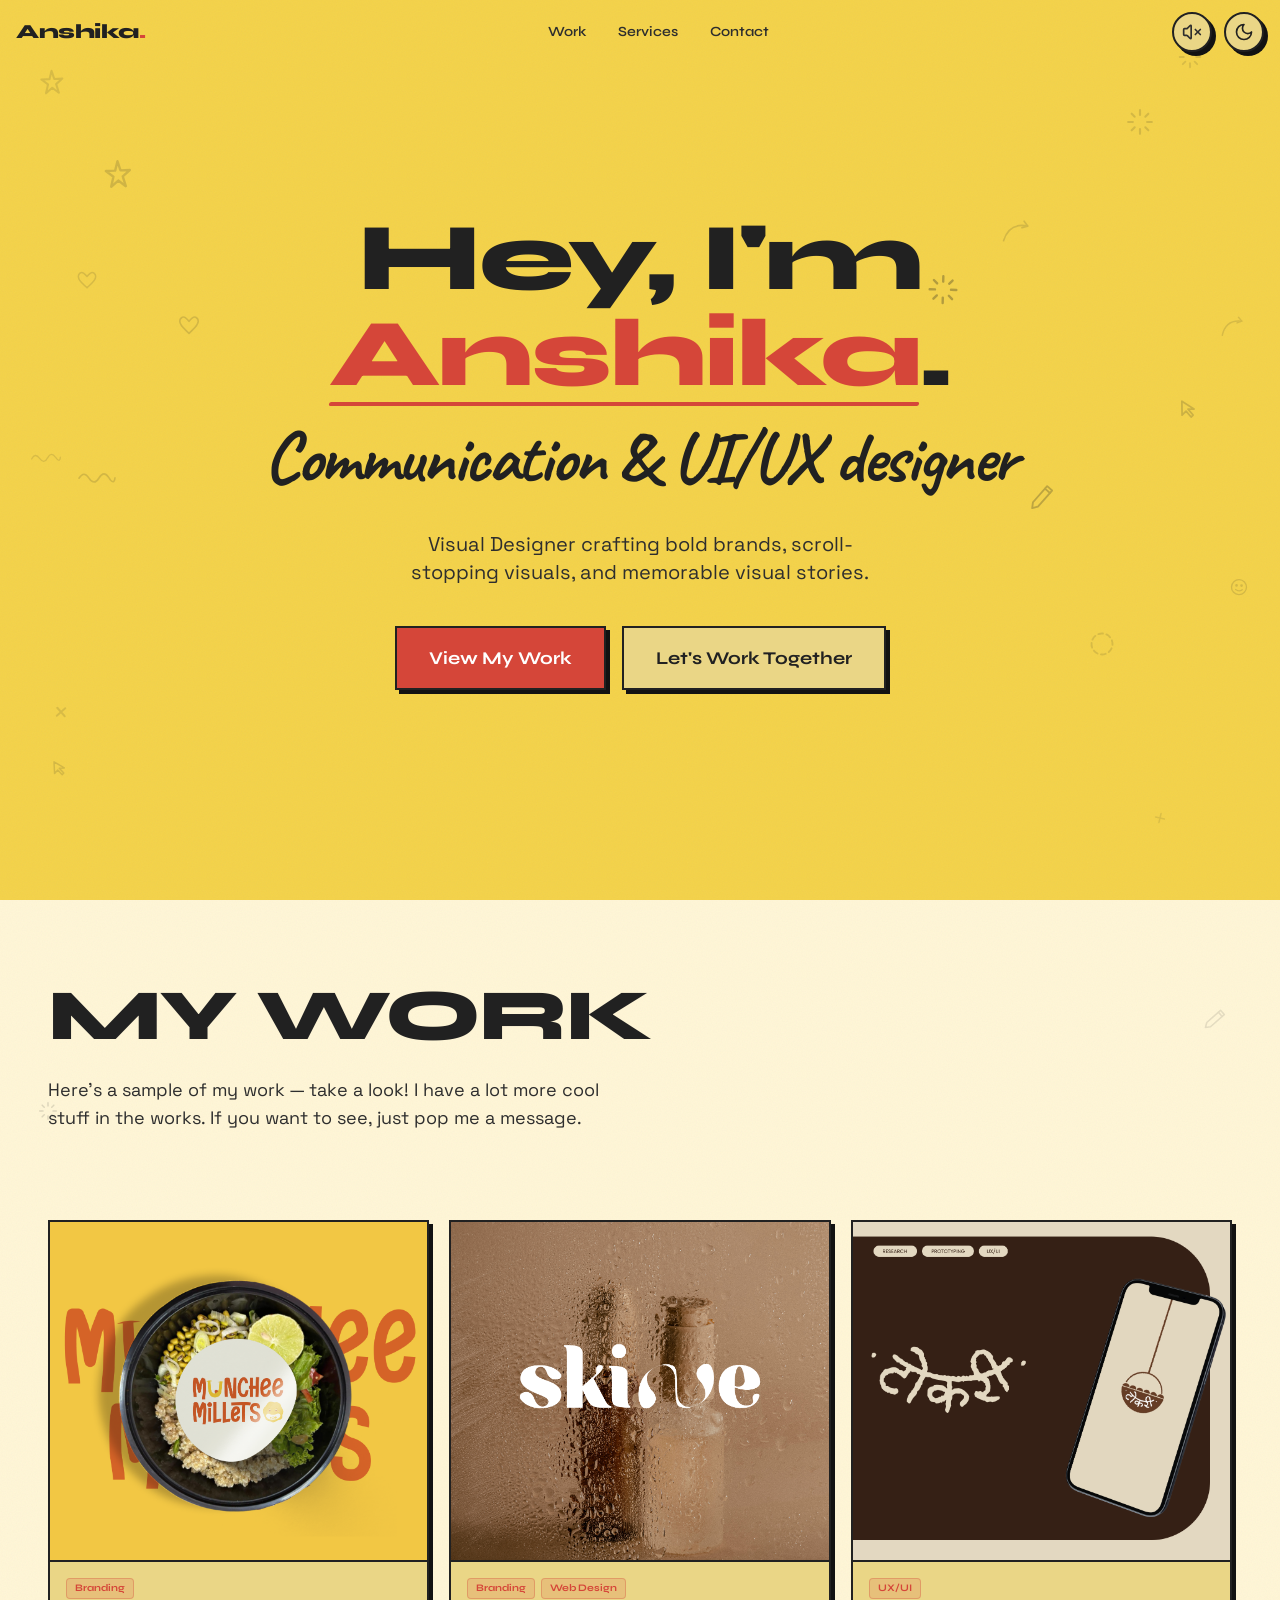
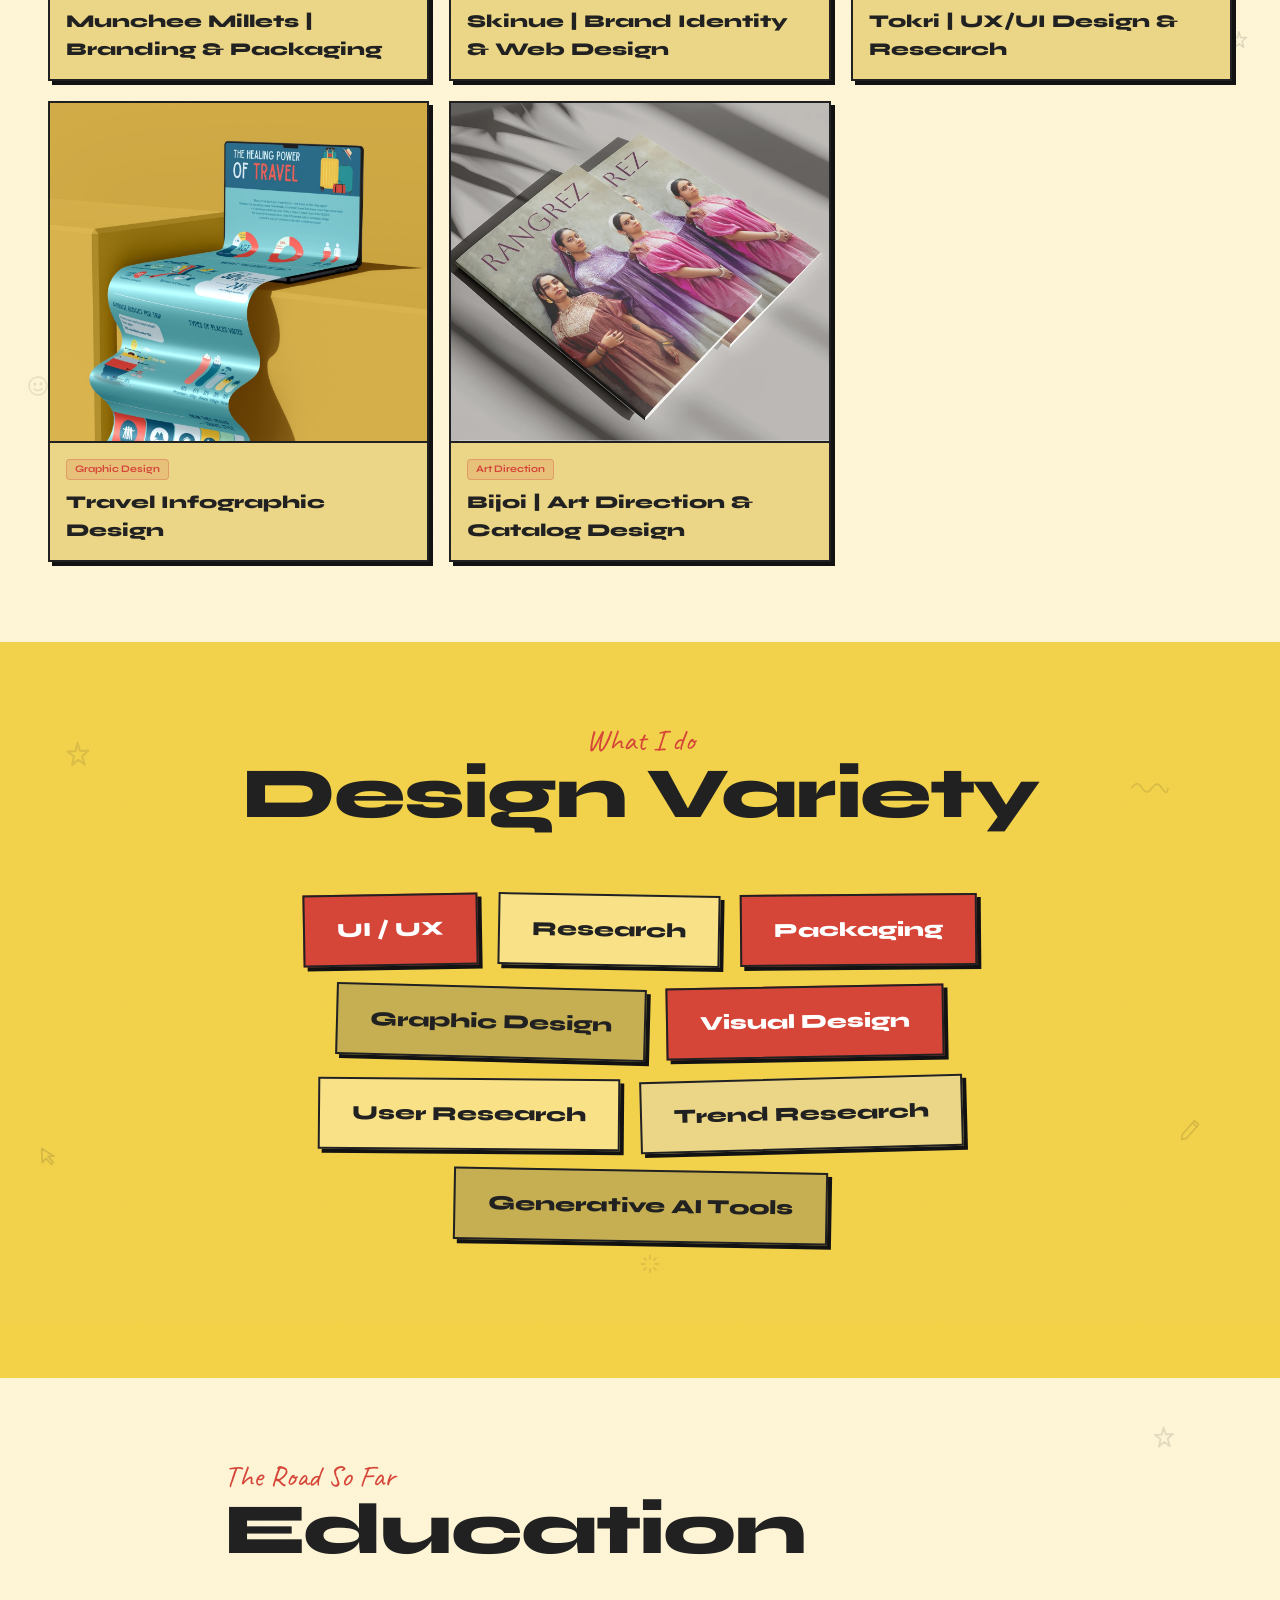
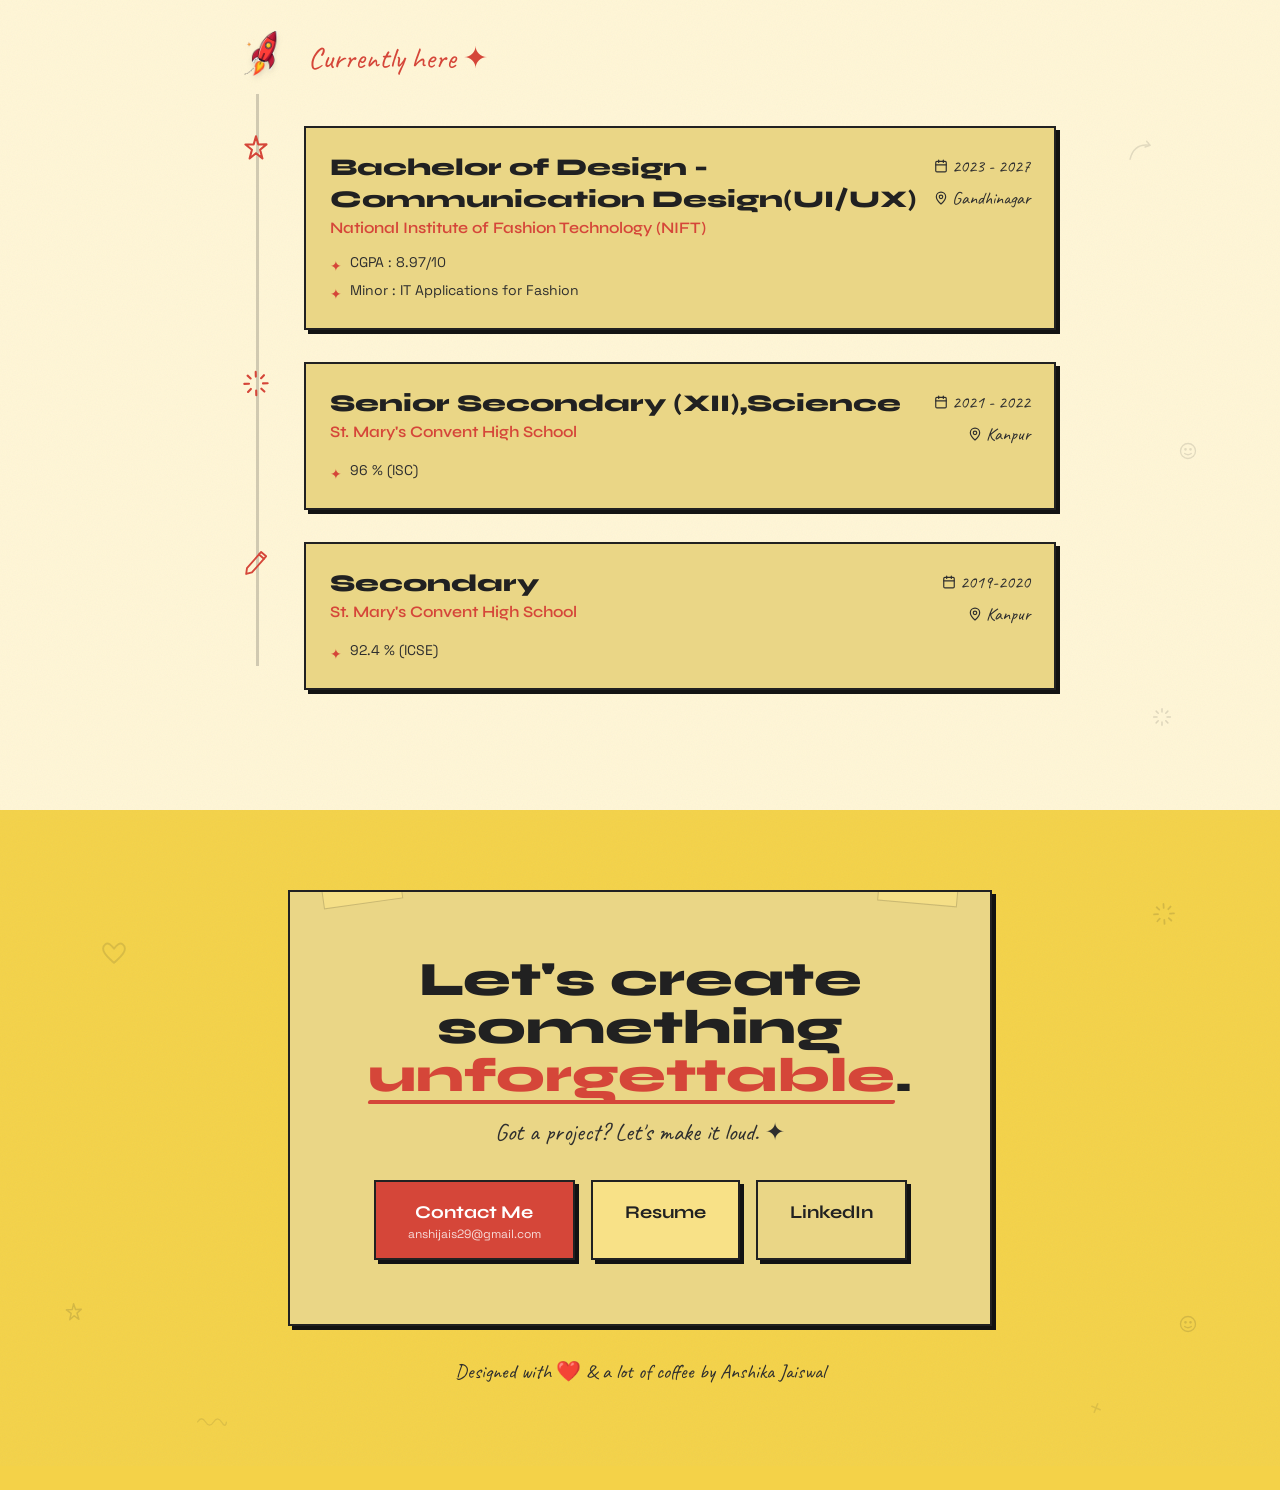
==== commit 1bbeb7ac: "Update index.html" ====
--- a/index.html
+++ b/index.html
@@ -4,23 +4,23 @@
     <meta charset="UTF-8">
     <meta name="viewport" content="width=device-width, initial-scale=1.0">
     <!-- TODO: Set the document title to the name of your application -->
-    <title>Lovable App</title>
-    <meta name="description" content="Lovable Generated Project">
-    <meta name="author" content="Lovable">
+    <title>Portfolio</title>
+    <meta name="description" content="Portfolio">
+    <meta name="author" content="Portfolio">
 
     <!-- TODO: Update og:title to match your application name -->
     
     
     <meta property="og:type" content="website">
-    <meta property="og:image" content="https://pub-bb2e103a32db4e198524a2e9ed8f35b4.r2.dev/45eee9de-aa5a-40c8-847f-38ac179626b9/id-preview-2b4f5983--4422e4b2-f0b3-4989-88e8-ac1659405c4a.lovable.app-1773000697156.png">
+    <meta property="og:image" content="https://pub-bb2e103a32db4e198524a2e9ed8f35b4.r2.dev/45eee9de-aa5a-40c8-847f-38ac179626b9/id-preview-2b4f5983--4422e4b2-f0b3-4989-88e8-ac1659405c4a.Portfolio.app-1773000697156.png">
 
     <meta name="twitter:card" content="summary_large_image">
-    <meta name="twitter:site" content="@Lovable">
-    <meta name="twitter:image" content="https://pub-bb2e103a32db4e198524a2e9ed8f35b4.r2.dev/45eee9de-aa5a-40c8-847f-38ac179626b9/id-preview-2b4f5983--4422e4b2-f0b3-4989-88e8-ac1659405c4a.lovable.app-1773000697156.png">
-    <meta property="og:title" content="Lovable App">
-  <meta name="twitter:title" content="Lovable App">
-  <meta property="og:description" content="Lovable Generated Project">
-  <meta name="twitter:description" content="Lovable Generated Project">
+    <meta name="twitter:site" content="@Portfolio">
+    <meta name="twitter:image" content="https://pub-bb2e103a32db4e198524a2e9ed8f35b4.r2.dev/45eee9de-aa5a-40c8-847f-38ac179626b9/id-preview-2b4f5983--4422e4b2-f0b3-4989-88e8-ac1659405c4a.Portfolio.app-1773000697156.png">
+    <meta property="og:title" content="Portfolio App">
+  <meta name="twitter:title" content="Portfolio App">
+  <meta property="og:description" content="Portfolio Generated Project">
+  <meta name="twitter:description" content="Portfolio Generated Project">
   <script type="module" crossorigin src="js/index-B4JNNmB6.js"></script>
   <link rel="stylesheet" crossorigin href="css/index-BO-ngu4e.css">
 
@@ -33,215 +33,43 @@
 		font-display: swap;
 	}
 
-	#lovable-badge {
-		--badge-bg: #1b1b1b;
-		--badge-text: #c5c1b9;
-		--badge-text-hover: #dcdad5;
-		--badge-radius: 6px;
-		--badge-padding: 8px;
-		--badge-gap: 6px;
-		--badge-shadow: 
-			0 0 0 1px rgba(0, 0, 0, 0.88),
-			0 1px 0 0 rgba(0, 0, 0, 0.04),
-			0 2px 2px -1px rgba(0, 0, 0, 0.08),
-			0 4px 4px -2px rgba(0, 0, 0, 0.08),
-			0 8px 8px -4px rgba(0, 0, 0, 0.08),
-			0 16px 16px -8px rgba(0, 0, 0, 0.08);
-		--badge-transition-duration: 0.2s;
-		--badge-transition-easing: cubic-bezier(0.16, 1, 0.32, 1);
-		--focus-color: #575ECF;
-		--focus-offset: 2px;
-		--focus-width: 2px;
-		
-		position: fixed;
-		bottom: 12px;
-		right: 12px;
-		height: 24px;
-		display: flex;
-		align-items: center;
-		z-index: 1000000;
-		background-color: var(--badge-bg);
-		color: var(--badge-text);
-		border-radius: var(--badge-radius);
-		box-shadow: var(--badge-shadow);
-		font-size: 12px;
-		font-family: CameraPlainVariable, "CameraPlainVariable Fallback", -apple-system, BlinkMacSystemFont, 'Segoe UI', Roboto, sans-serif;
-		font-weight: 400 !important;
-		text-transform: none !important;
-		font-feature-settings: normal !important;
-		transform: translateZ(0);
-		will-change: transform, opacity;
-	}
-
-	#lovable-badge-cta {
-		display: flex;
-		align-items: center;
-		gap: var(--badge-gap);
-		padding: 0 var(--badge-padding);
-		height: 100%;
-		color: inherit;
-		text-decoration: none;
-		white-space: nowrap;
-		border-radius: var(--badge-radius) 0 0 var(--badge-radius);
-		transition: 
-			background-color var(--badge-transition-duration) ease,
-			color var(--badge-transition-duration) ease,
-			transform 0.1s ease;
-	}
-
-	#lovable-badge-cta:hover {
-		background: rgba(255, 255, 255, 0.04);
-		color: var(--badge-text-hover);
-	}
-
-	#lovable-badge-cta:active {
-		transform: scale(0.98);
-	}
-
-	#lovable-badge-cta:focus {
-		outline: none;
-	}
-
-	#lovable-badge-cta:focus-visible {
-		outline: var(--focus-width) solid var(--focus-color);
-		outline-offset: var(--focus-offset);
-		z-index: 1;
-	}
-
-	#lovable-badge-text {
-		line-height: 1;
-	}
-
-	#lovable-badge-divider {
-		width: 1px;
-		height: 24px;
-		background-color: rgba(255, 255, 255, 0.04);
-		flex-shrink: 0;
-	}
-
-	#lovable-badge-close {
-		width: 24px;
-		height: 24px;
-		min-width: 24px;
-		min-height: 24px;
-		cursor: pointer;
-		background: none;
-		border: none;
-		padding: 0;
-		display: flex;
-		align-items: center;
-		justify-content: center;
-		border-radius: 0 var(--badge-radius) var(--badge-radius) 0;
-		flex-shrink: 0;
-		transition: 
-			background-color var(--badge-transition-duration) ease,
-			transform 0.1s ease;
-	}
-
-	#lovable-badge-close:hover {
-		background: rgba(255, 255, 255, 0.04);
-	}
-
-	#lovable-badge-close:active {
-		transform: scale(0.92);
-	}
-
-	#lovable-badge-close:focus {
-		outline: none;
-	}
-
-	#lovable-badge-close:focus-visible {
-		outline: var(--focus-width) solid var(--focus-color);
-		outline-offset: calc(var(--focus-offset) * -1);
-		z-index: 1;
-	}
-
-	#lovable-badge-close svg path {
-		fill: var(--badge-text);
-		transition: fill var(--badge-transition-duration) ease;
-	}
-
-	#lovable-badge-close:hover svg path {
-		fill: var(--badge-text-hover);
-	}
-
-	@media (prefers-reduced-motion: reduce) {
-		#lovable-badge-cta,
-		#lovable-badge-close,
-		#lovable-badge-close svg path {
-			transition: none;
-		}
-		
-		#lovable-badge-cta:active,
-		#lovable-badge-close:active {
-			transform: none;
-		}
-	}
-
-	@media (prefers-contrast: high) {
-		#lovable-badge {
-			--badge-bg: #000;
-			--badge-text: #fff;
-			--badge-text-hover: #fff;
-			border: 2px solid currentColor;
-		}
-		
-		#lovable-badge-cta:focus-visible,
-		#lovable-badge-close:focus-visible {
-			outline-width: 3px;
-		}
-	}
+	
 </style>
 <script defer src="js/~flock.js" data-proxy-url="/~api/analytics"></script></head>
 
   <body>
     <div id="root"></div>
   
-<aside id="lovable-badge" role="complementary" dir="ltr" lang="en" aria-label="Edit with Lovable">
-	<a id="lovable-badge-cta" target="_blank" href="https://lovable.dev/projects/4422e4b2-f0b3-4989-88e8-ac1659405c4a?utm_source=lovable-badge" rel="noopener nofollow" aria-label="Edit with Lovable">
-		<span id="lovable-badge-text">Edit with</span>
-		<svg xmlns="http://www.w3.org/2000/svg" width="52" height="16" fill="none" viewbox="0 0 52 16">
-  <path fill="#FCFBF8" fill-rule="evenodd" d="M20.318 5.25c.643 0 1.206.14 1.69.418a2.81 2.81 0 0 1 1.118 1.191c.266.513.4 1.115.4 1.807s-.134 1.296-.4 1.812a2.81 2.81 0 0 1-1.118 1.193c-.484.278-1.047.418-1.69.418s-1.208-.14-1.695-.418a2.85 2.85 0 0 1-1.125-1.193c-.262-.516-.393-1.12-.393-1.812s.131-1.294.393-1.807a2.848 2.848 0 0 1 1.125-1.191c.487-.279 1.052-.418 1.695-.418Zm0 1.425c-.27 0-.504.076-.7.228-.193.147-.34.37-.443.67-.102.295-.153.66-.153 1.093 0 .435.05.801.153 1.1.102.3.25.524.443.676.196.147.43.22.7.22.27 0 .502-.073.694-.22.193-.152.341-.375.443-.67.103-.299.153-.667.153-1.106 0-.65-.112-1.145-.337-1.481a1.08 1.08 0 0 0-.953-.51ZM32.7 5.25c.61 0 1.127.1 1.549.3.422.197.74.48.953.849.217.368.325.809.325 1.32v2.704c0 .29.02.562.062.812.044.245.108.4.19.466V12h-1.935a5.895 5.895 0 0 1-.105-.684 7.745 7.745 0 0 1-.02-.228 2.293 2.293 0 0 1-.151.203c-.205.242-.47.437-.793.584-.32.143-.685.215-1.094.215-.406 0-.77-.08-1.094-.24a1.845 1.845 0 0 1-.756-.682 1.984 1.984 0 0 1-.27-1.045c0-.606.178-1.069.535-1.388.356-.324.87-.534 1.542-.633l1.125-.16c.225-.032.403-.074.534-.123a.622.622 0 0 0 .288-.196.549.549 0 0 0 .093-.327.65.65 0 0 0-.11-.367.702.702 0 0 0-.32-.27c-.14-.07-.31-.105-.51-.105-.32 0-.576.083-.768.251-.193.164-.298.39-.314.676h-1.923c.016-.434.147-.82.393-1.155.25-.34.596-.604 1.039-.792.442-.189.954-.283 1.535-.283Zm.99 3.498a.98.98 0 0 1-.215.14 2.49 2.49 0 0 1-.584.178l-.473.092c-.315.061-.553.156-.713.283-.155.127-.233.305-.233.534 0 .23.084.412.252.547.168.135.383.203.645.203s.494-.058.694-.173c.201-.118.355-.282.461-.49.11-.21.166-.448.166-.714v-.6Zm4.526-2.375c.065-.125.138-.243.221-.349.197-.25.437-.44.719-.571.282-.135.6-.203.952-.203.528 0 .988.138 1.377.412.389.275.688.67.896 1.186.21.512.314 1.12.314 1.824 0 .7-.107 1.309-.32 1.825-.213.512-.518.906-.915 1.18-.393.275-.854.412-1.383.412-.352 0-.667-.062-.946-.184a1.832 1.832 0 0 1-.7-.554 2.2 2.2 0 0 1-.234-.383V12h-1.843V3h1.862v3.373Zm1.284.296c-.274 0-.51.085-.707.253-.192.163-.338.397-.436.7a3.376 3.376 0 0 0-.148 1.05c0 .406.05.759.148 1.058.098.299.243.53.436.694.197.164.433.246.707.246.279 0 .512-.082.7-.246.193-.164.336-.395.43-.694.099-.3.148-.652.148-1.058 0-.405-.05-.757-.147-1.056-.095-.299-.238-.53-.43-.694a1.015 1.015 0 0 0-.7-.253Zm9.416-1.419c.602 0 1.136.131 1.604.393.466.262.829.643 1.086 1.143.263.5.394 1.097.394 1.794 0 .25-.002.449-.006.596H47.51c.018.288.071.538.164.75a1.3 1.3 0 0 0 .491.596c.214.13.465.196.757.196.319 0 .583-.082.792-.246.209-.167.34-.403.393-.706h1.862a2.48 2.48 0 0 1-.485 1.235 2.54 2.54 0 0 1-1.051.805c-.439.188-.949.283-1.53.283-.655 0-1.225-.125-1.708-.375a2.672 2.672 0 0 1-1.13-1.143c-.267-.508-.4-1.137-.4-1.887 0-.712.14-1.327.418-1.843a2.86 2.86 0 0 1 1.155-1.186c.491-.27 1.051-.405 1.678-.405Zm-.044 1.345c-.274 0-.516.068-.725.203a1.29 1.29 0 0 0-.479.59 2.045 2.045 0 0 0-.132.498h2.562a1.873 1.873 0 0 0-.138-.602 1.061 1.061 0 0 0-.418-.516 1.243 1.243 0 0 0-.67-.173Z" clip-rule="evenodd"></path>
-  <path fill="#FCFBF8" d="m26.605 9.995 1.342-4.566h1.924L27.628 12h-2.07l-2.33-6.57h1.98l1.397 4.565Zm-13.013.143h2.256c1.632 0 1.421 1.837 1.418 1.861h-5.603V3h1.93v7.138Zm31.516 1.861h-1.862V3h1.862v8.999Z"></path>
-  <path fill="url(#a)" fill-rule="evenodd" d="M2.7 3c1.492 0 2.7 1.192 2.7 2.663v1.012h.9c1.49 0 2.7 1.192 2.7 2.662S7.791 12 6.3 12H0V5.663C0 4.193 1.209 3 2.7 3Z" clip-rule="evenodd"></path>
-  <defs>
-    <radialgradient id="a" cx="0" cy="0" r="1" gradienttransform="matrix(-1.54236 7.07838 -10.231 -2.15602 4.627 5.022)" gradientunits="userSpaceOnUse">
-      <stop offset=".106" stop-color="#FE7B02"></stop>
-      <stop offset=".394" stop-color="#FE3F21"></stop>
-      <stop offset=".608" stop-color="#F858BC"></stop>
-      <stop offset=".929" stop-color="#575ECF"></stop>
-    </radialgradient>
-  </defs>
 </svg>
 
 
 	</a>
 	
-	<span id="lovable-badge-divider" aria-hidden="true"></span>
+	<span id="Portfolio-badge-divider" aria-hidden="true"></span>
 	
-	<button id="lovable-badge-close" aria-label="Dismiss" title="Dismiss" type="button">
+	<button id="Portfolio-badge-close" aria-label="Dismiss" title="Dismiss" type="button">
 		<svg xmlns="http://www.w3.org/2000/svg" width="16" height="16" fill="none" viewbox="0 0 16 16" aria-hidden="true">
 			<path d="M10.646 4.646a.5.5 0 1 1 .707.708L8.707 8l2.646 2.646a.5.5 0 1 1-.707.707L8 8.707l-2.646 2.646a.5.5 0 1 1-.708-.707L7.293 8 4.646 5.354a.5.5 0 1 1 .708-.708L8 7.293l2.646-2.647Z"></path>
 		</svg>
 	</button>
 </aside>
 <script>
-	// Don't show the lovable-badge if the page is in an iframe or if it's being rendered by puppeteer (screenshot service)
+	// Don't show the Portfolio-badge if the page is in an iframe or if it's being rendered by puppeteer (screenshot service)
 	if (window.self !== window.top || navigator.userAgent.includes('puppeteer')) {
 		// the page is in an iframe
-		var badge = document.getElementById('lovable-badge');
+		var badge = document.getElementById('Portfolio-badge');
 		if (badge) {
 			badge.style.display = 'none';
 		}
 	}
 
 	// Add click event listener to close button with animation
-	var closeButton = document.getElementById('lovable-badge-close');
+	var closeButton = document.getElementById('Portfolio-badge-close');
 	if (closeButton) {
 		closeButton.addEventListener('click', function(event) {
 			event.preventDefault();
 			event.stopPropagation();
-			var badge = document.getElementById('lovable-badge');
+			var badge = document.getElementById('Portfolio-badge');
 			if (badge) {
 				badge.classList.add('closing');
 				setTimeout(function() {
